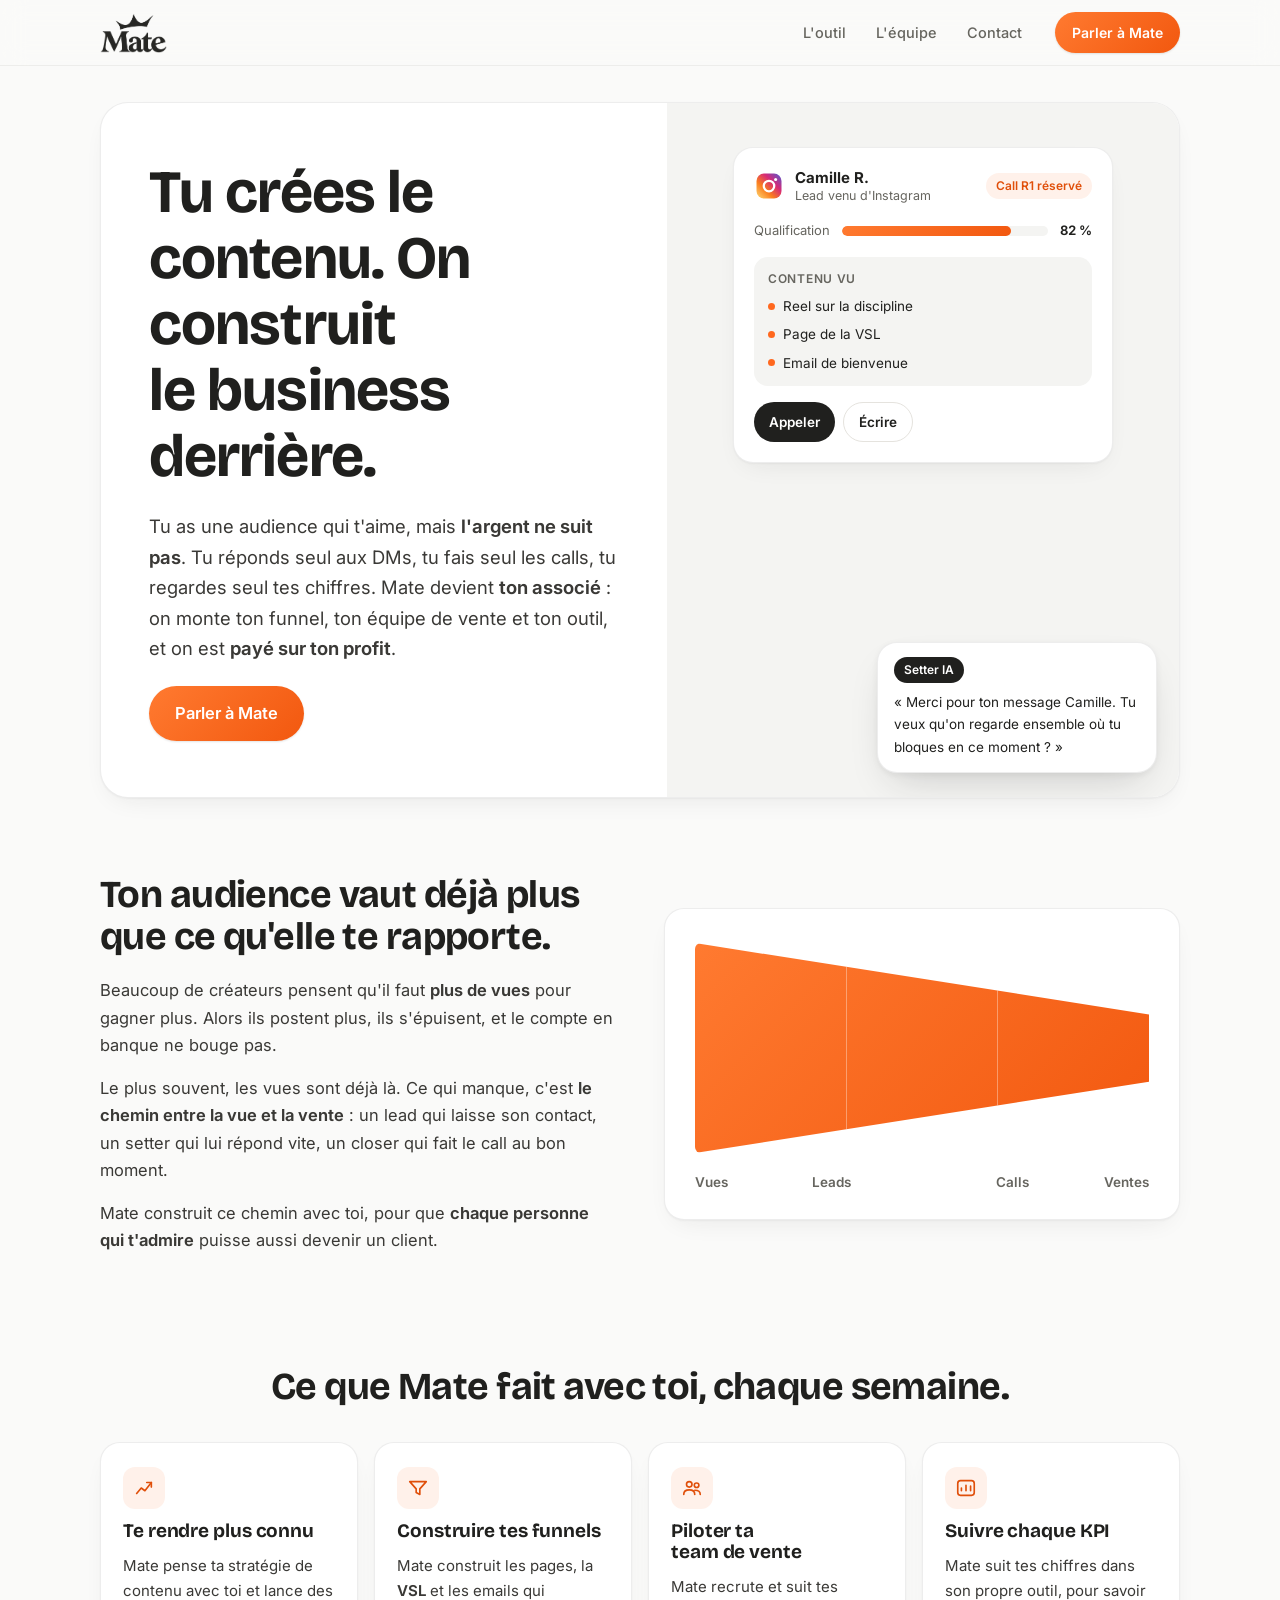
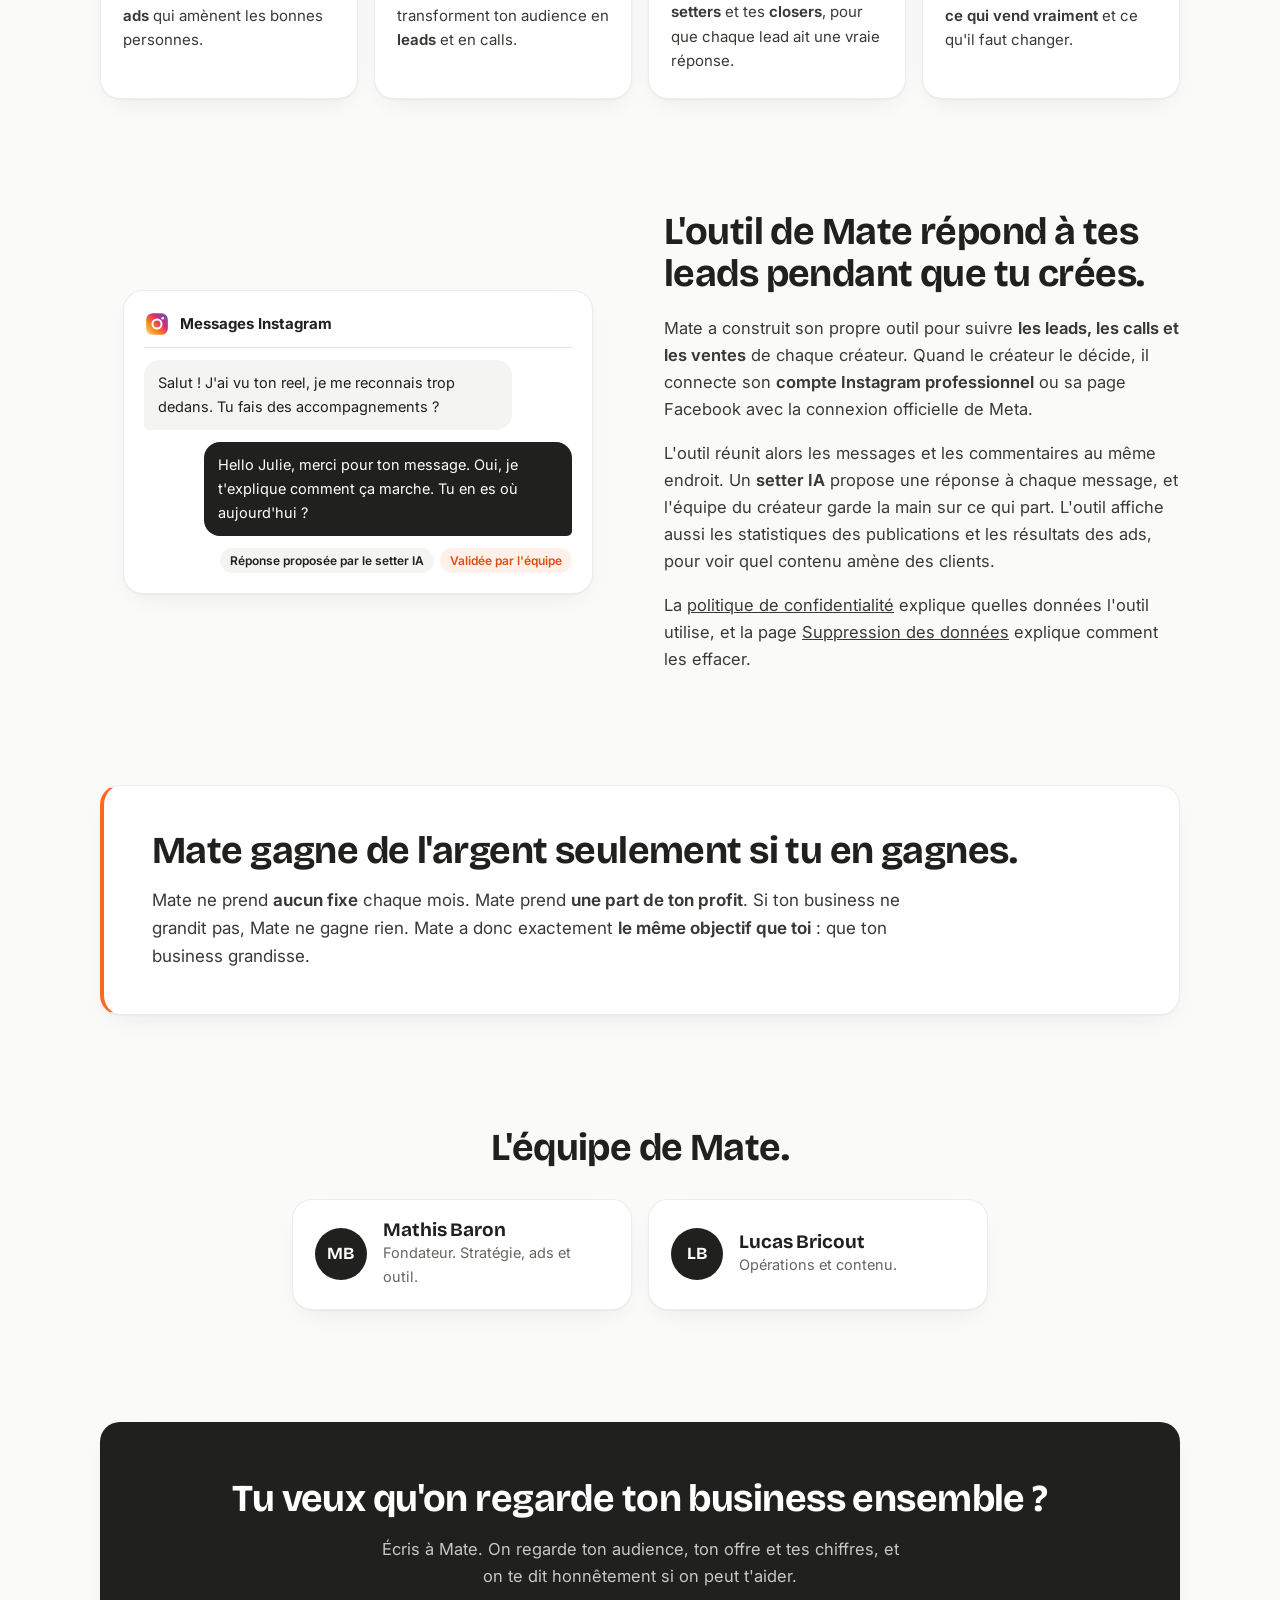
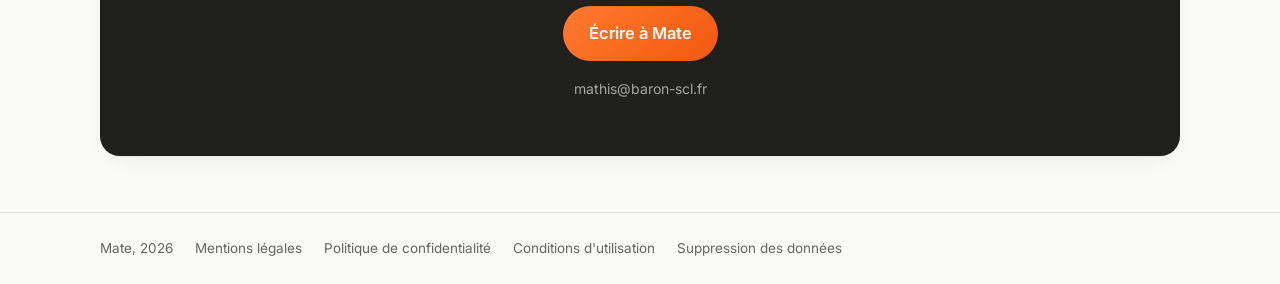
==== index.html @ 15047879 "Site Mate : landing page et pages légales pour l'app Meta Co-Authored-By: Claude Opus 5.5 <noreply@a" ====
<!doctype html>
<html lang="fr">
<head>
<meta charset="utf-8">
<meta name="viewport" content="width=device-width,initial-scale=1">
<title>Mate</title>
<meta name="description" content="Mate est l'associé des créateurs de contenu : funnel, équipe de vente et outil, payé sur le profit.">
<link rel="icon" href="img/icone-app-1024.png">
<link rel="preconnect" href="https://fonts.googleapis.com">
<link rel="preconnect" href="https://fonts.gstatic.com" crossorigin>
<link rel="stylesheet" href="https://fonts.googleapis.com/css2?family=Bricolage+Grotesque:opsz,wght@12..96,600;12..96,700&family=Inter:wght@400;500;600;700&display=swap">
<link rel="stylesheet" href="style.css">
</head>
<body>
<header class="haut"><div class="wrap">
<a class="logo" href="index.html" aria-label="Accueil Mate"><img src="img/logo-mate.png" alt="Mate"></a>
<nav class="nav"><a href="index.html#outil">L'outil</a><a href="index.html#equipe">L'équipe</a><a href="index.html#contact">Contact</a></nav>
<a class="cta cta-petit" href="mailto:mathis@baron-scl.fr">Parler à Mate</a>
</div></header>
<main>
<section class="hero"><div class="wrap">
<div class="hero-carte carte">
  <div class="hero-texte">
    <h1>Tu crées le contenu. On construit le business derrière.</h1>
    <p class="lead">Tu as une audience qui t'aime, mais <strong>l'argent ne suit pas</strong>. Tu réponds seul aux DMs, tu fais seul les calls, tu regardes seul tes chiffres. Mate devient <strong>ton associé</strong> : on monte ton funnel, ton équipe de vente et ton outil, et on est <strong>payé sur ton profit</strong>.</p>
    <a class="cta" href="mailto:mathis@baron-scl.fr">Parler à Mate</a>
  </div>
  <div class="hero-visuel" aria-hidden="true">
    <div class="maquette carte">
      <div class="maq-tete"><svg class="ig" viewBox="0 0 24 24" aria-hidden="true"><defs><linearGradient id="igd" x1="0" y1="1" x2="1" y2="0"><stop offset="0" stop-color="#feda75"/><stop offset=".35" stop-color="#fa7e1e"/><stop offset=".65" stop-color="#d62976"/><stop offset="1" stop-color="#4f5bd5"/></linearGradient></defs><rect x="2" y="2" width="20" height="20" rx="6" fill="url(#igd)"/><circle cx="12" cy="12" r="4.2" fill="none" stroke="#fff" stroke-width="1.8"/><circle cx="17.3" cy="6.7" r="1.2" fill="#fff"/></svg><div><b>Camille R.</b><span>Lead venu d'Instagram</span></div><em class="puce puce-mate">Call R1 réservé</em></div>
      <div class="maq-ligne"><span>Qualification</span><div class="jauge"><b style="width:82%"></b></div><strong>82 %</strong></div>
      <div class="maq-bloc"><span class="maq-titre">Contenu vu</span><p>Reel sur la discipline</p><p>Page de la VSL</p><p>Email de bienvenue</p></div>
      <div class="maq-boutons"><span class="bouton">Appeler</span><span class="bouton bouton-clair">Écrire</span></div>
    </div>
    <div class="bulle-ia carte"><span class="puce">Setter IA</span><p>« Merci pour ton message Camille. Tu veux qu'on regarde ensemble où tu bloques en ce moment ? »</p></div>
  </div>
</div>
</div></section>

<section class="bloc"><div class="wrap">
  <div class="deux">
    <div class="zone-texte">
      <h2>Ton audience vaut déjà plus que ce qu'elle te rapporte.</h2>
      <p>Beaucoup de créateurs pensent qu'il faut <strong>plus de vues</strong> pour gagner plus. Alors ils postent plus, ils s'épuisent, et le compte en banque ne bouge pas.</p>
      <p>Le plus souvent, les vues sont déjà là. Ce qui manque, c'est <strong>le chemin entre la vue et la vente</strong> : un lead qui laisse son contact, un setter qui lui répond vite, un closer qui fait le call au bon moment.</p>
      <p>Mate construit ce chemin avec toi, pour que <strong>chaque personne qui t'admire</strong> puisse aussi devenir un client.</p>
    </div>
    <figure class="tunnel carte" aria-label="Le chemin d'une personne, de la vue jusqu'à la vente">
      <div class="tunnel-bande"><i style="--y:38%;--d:0s"></i><i style="--y:55%;--d:0.7s"></i><i style="--y:46%;--d:1.4s"></i><i style="--y:62%;--d:2.1s"></i><i style="--y:41%;--d:2.8s"></i><i style="--y:52%;--d:3.5s"></i><i style="--y:58%;--d:4.2s"></i><i style="--y:44%;--d:4.9s"></i></div>
      <figcaption class="tunnel-etapes"><span>Vues</span><span>Leads</span><span>Calls</span><span>Ventes</span></figcaption>
    </figure>
  </div>
</div></section>

<section class="bloc"><div class="wrap">
  <h2 class="centre">Ce que Mate fait avec toi, chaque semaine.</h2>
  <div class="grille4">
    <div class="carte service"><span class="ico"><svg viewBox="0 0 24 24"><path d="M4 18l5-6 4 3 7-9"/><path d="M15 6h5v5"/></svg></span><h3>Te rendre plus connu</h3><p>Mate pense ta stratégie de contenu avec toi et lance des <strong>ads</strong> qui amènent les bonnes personnes.</p></div>
    <div class="carte service"><span class="ico"><svg viewBox="0 0 24 24"><path d="M3 5h18l-7 8v6l-4-2v-4z"/></svg></span><h3>Construire tes funnels</h3><p>Mate construit les pages, la <strong>VSL</strong> et les emails qui transforment ton audience en <strong>leads</strong> et en calls.</p></div>
    <div class="carte service"><span class="ico"><svg viewBox="0 0 24 24"><circle cx="9" cy="8" r="3"/><circle cx="17" cy="9" r="2.5"/><path d="M3 19c0-3.3 2.7-5 6-5s6 1.7 6 5"/><path d="M15 14.5c3 0 6 1.3 6 4.5"/></svg></span><h3>Piloter ta team de vente</h3><p>Mate recrute et suit tes <strong>setters</strong> et tes <strong>closers</strong>, pour que chaque lead ait une vraie réponse.</p></div>
    <div class="carte service"><span class="ico"><svg viewBox="0 0 24 24"><rect x="3" y="4" width="18" height="16" rx="3"/><path d="M7 15v-3M12 15V9M17 15v-5"/></svg></span><h3>Suivre chaque KPI</h3><p>Mate suit tes chiffres dans son propre outil, pour savoir <strong>ce qui vend vraiment</strong> et ce qu'il faut changer.</p></div>
  </div>
</div></section>

<section class="bloc" id="outil"><div class="wrap">
  <div class="deux inverse">
    <div class="conversation carte" aria-hidden="true">
      <div class="conv-tete"><svg class="ig" viewBox="0 0 24 24" aria-hidden="true"><defs><linearGradient id="igd" x1="0" y1="1" x2="1" y2="0"><stop offset="0" stop-color="#feda75"/><stop offset=".35" stop-color="#fa7e1e"/><stop offset=".65" stop-color="#d62976"/><stop offset="1" stop-color="#4f5bd5"/></linearGradient></defs><rect x="2" y="2" width="20" height="20" rx="6" fill="url(#igd)"/><circle cx="12" cy="12" r="4.2" fill="none" stroke="#fff" stroke-width="1.8"/><circle cx="17.3" cy="6.7" r="1.2" fill="#fff"/></svg><b>Messages Instagram</b></div>
      <p class="msg msg-lead">Salut ! J'ai vu ton reel, je me reconnais trop dedans. Tu fais des accompagnements ?</p>
      <p class="msg msg-equipe">Hello Julie, merci pour ton message. Oui, je t'explique comment ça marche. Tu en es où aujourd'hui ?</p>
      <div class="conv-pied"><span class="puce">Réponse proposée par le setter IA</span><span class="puce puce-mate">Validée par l'équipe</span></div>
    </div>
    <div class="zone-texte">
      <h2>L'outil de Mate répond à tes leads pendant que tu crées.</h2>
      <p>Mate a construit son propre outil pour suivre <strong>les leads, les calls et les ventes</strong> de chaque créateur. Quand le créateur le décide, il connecte son <strong>compte Instagram professionnel</strong> ou sa page Facebook avec la connexion officielle de Meta.</p>
      <p>L'outil réunit alors les messages et les commentaires au même endroit. Un <strong>setter IA</strong> propose une réponse à chaque message, et l'équipe du créateur garde la main sur ce qui part. L'outil affiche aussi les statistiques des publications et les résultats des ads, pour voir quel contenu amène des clients.</p>
      <p>La <a href="confidentialite.html">politique de confidentialité</a> explique quelles données l'outil utilise, et la page <a href="suppression-des-donnees.html">Suppression des données</a> explique comment les effacer.</p>
    </div>
  </div>
</div></section>

<section class="bloc"><div class="wrap">
  <div class="carte paye">
    <h2>Mate gagne de l'argent seulement si tu en gagnes.</h2>
    <p>Mate ne prend <strong>aucun fixe</strong> chaque mois. Mate prend <strong>une part de ton profit</strong>. Si ton business ne grandit pas, Mate ne gagne rien. Mate a donc exactement <strong>le même objectif que toi</strong> : que ton business grandisse.</p>
  </div>
</div></section>

<section class="bloc" id="equipe"><div class="wrap">
  <h2 class="centre">L'équipe de Mate.</h2>
  <div class="equipe">
    <div class="carte personne"><span class="avatar">MB</span><div><h3>Mathis Baron</h3><p>Fondateur. Stratégie, ads et outil.</p></div></div>
    <div class="carte personne"><span class="avatar">LB</span><div><h3>Lucas Bricout</h3><p>Opérations et contenu.</p></div></div>
  </div>
</div></section>

<section class="bloc" id="contact"><div class="wrap">
  <div class="carte contact">
    <h2>Tu veux qu'on regarde ton business ensemble ?</h2>
    <p>Écris à Mate. On regarde ton audience, ton offre et tes chiffres, et on te dit honnêtement si on peut t'aider.</p>
    <a class="cta" href="mailto:mathis@baron-scl.fr">Écrire à Mate</a>
    <p class="mail">mathis@baron-scl.fr</p>
  </div>
</div></section>
</main>
<footer class="bas"><div class="wrap">
<span>Mate, 2026</span>
<a href="mentions-legales.html">Mentions légales</a>
<a href="confidentialite.html">Politique de confidentialité</a>
<a href="conditions.html">Conditions d'utilisation</a>
<a href="suppression-des-donnees.html">Suppression des données</a>
</div></footer>
</body>
</html>
---- style.css ----
:root{
  --encre:#20201e;--papier:#ffffff;--fond:#fafaf9;--voile:#f4f4f2;--ligne:#e5e3de;--doux:#66655f;
  --mate:#ff681f;--mate-fonce:#e04f0a;--mate-voile:#fff1ea;
  --degrade:linear-gradient(135deg,#ff7a30 0%,#f2580f 100%);
  --ombre:0 1px 2px rgba(32,32,30,.04),0 10px 28px -14px rgba(32,32,30,.12);
  --ombre-flotte:0 2px 6px rgba(32,32,30,.06),0 18px 40px -16px rgba(32,32,30,.22);
  --rayon:20px;
  --titre:"Bricolage Grotesque","Inter",system-ui,sans-serif;
}
*{box-sizing:border-box}
html{-webkit-text-size-adjust:100%;scroll-behavior:smooth}
body{margin:0;background:var(--fond);color:var(--encre);font-family:"Inter",system-ui,-apple-system,"Segoe UI",sans-serif;font-size:16.5px;line-height:1.65;-webkit-font-smoothing:antialiased}
a{color:inherit}
img{max-width:100%}
h1,h2,h3{font-family:var(--titre);font-weight:700;letter-spacing:-.015em;line-height:1.1;text-wrap:balance;margin:0}
h1{font-size:clamp(36px,5.4vw,60px)}
h2{font-size:clamp(26px,3.4vw,38px)}
h3{font-size:19px;letter-spacing:-.005em}
p{margin:0}
strong{font-weight:650}
.wrap{max-width:1120px;margin:0 auto;padding-inline:20px}
.carte{background:var(--papier);border:1px solid rgba(32,32,30,.08);border-radius:var(--rayon);box-shadow:var(--ombre)}
.centre{text-align:center}

/* En-tête */
.haut{position:sticky;top:0;z-index:20;background:rgba(250,250,249,.82);backdrop-filter:blur(12px);-webkit-backdrop-filter:blur(12px);border-bottom:1px solid rgba(32,32,30,.06)}
.haut .wrap{display:flex;align-items:center;gap:20px;padding-block:12px}
.logo img{height:40px;width:auto;display:block}
.nav{display:flex;gap:4px;margin-left:auto}
.nav a{text-decoration:none;font-size:14.5px;font-weight:500;color:var(--doux);padding:7px 13px;border-radius:999px;transition:background .15s,color .15s}
.nav a:hover{background:var(--voile);color:var(--encre)}

/* Le CTA : toujours orange, toujours animé */
.cta{position:relative;overflow:hidden;display:inline-flex;align-items:center;justify-content:center;background:var(--degrade);color:#fff;text-decoration:none;font-weight:600;font-size:16.5px;padding:14px 26px;border-radius:999px;box-shadow:0 1px 2px rgba(32,32,30,.12);animation:respire 2.8s ease-in-out infinite;transition:transform .18s ease}
.cta::after{content:"";position:absolute;inset:0;background:linear-gradient(110deg,transparent 30%,rgba(255,255,255,.38) 50%,transparent 70%);transform:translateX(-120%);animation:reflet 3.6s ease-in-out infinite}
.cta:hover{transform:translateY(-2px)}
.cta-petit{font-size:14px;padding:9px 17px}
@keyframes respire{0%,100%{box-shadow:0 0 0 0 rgba(255,104,31,.35)}50%{box-shadow:0 0 0 9px rgba(255,104,31,0)}}
@keyframes reflet{0%,55%{transform:translateX(-120%)}100%{transform:translateX(120%)}}

/* Hero */
.hero{padding-block:36px 20px}
.hero-carte{display:grid;grid-template-columns:1.05fr .95fr;overflow:hidden;border-radius:28px}
.hero-texte{padding:56px 48px;display:flex;flex-direction:column;justify-content:center;gap:22px;min-width:0}
.hero-texte .cta{align-self:flex-start}
.lead{font-size:18.5px;color:#3a3936;max-width:56ch}
.hero-visuel{position:relative;background:var(--voile);padding:44px 36px 92px;display:flex;align-items:flex-start;justify-content:center;min-width:0}
.maquette{width:100%;max-width:380px;padding:20px;display:flex;flex-direction:column;gap:16px}
.maq-tete{display:flex;align-items:center;gap:11px}
.maq-tete div{display:flex;flex-direction:column;line-height:1.3;flex:1;min-width:0}
.maq-tete b{font-size:15px}
.maq-tete span{font-size:12.5px;color:var(--doux)}
.ig{width:30px;height:30px;flex:none}
.puce{display:inline-flex;align-items:center;border-radius:999px;padding:3px 10px;font-size:12px;font-weight:600;font-style:normal;background:var(--voile);white-space:nowrap}
.puce-mate{background:var(--mate-voile);color:var(--mate-fonce)}
.maq-ligne{display:flex;align-items:center;gap:12px;font-size:13px;color:var(--doux)}
.maq-ligne strong{color:var(--encre);font-variant-numeric:tabular-nums}
.jauge{flex:1;height:10px;border-radius:999px;background:var(--voile);overflow:hidden}
.jauge b{display:block;height:100%;border-radius:999px;background:var(--degrade)}
.maq-bloc{background:var(--voile);border-radius:14px;padding:12px 14px;display:flex;flex-direction:column;gap:6px;font-size:13.5px}
.maq-bloc p{display:flex;align-items:center;gap:8px}
.maq-bloc p::before{content:"";width:7px;height:7px;border-radius:50%;background:var(--mate);flex:none}
.maq-titre{font-size:12px;font-weight:600;color:var(--doux);text-transform:uppercase;letter-spacing:.06em}
.maq-boutons{display:flex;gap:8px}
.bouton{display:inline-flex;align-items:center;border-radius:999px;padding:8px 15px;font-size:13.5px;font-weight:600;background:var(--encre);color:#fff}
.bouton-clair{background:var(--papier);color:var(--encre);border:1px solid var(--ligne)}
.bulle-ia{position:absolute;right:22px;bottom:24px;max-width:280px;padding:14px 16px;display:flex;flex-direction:column;gap:8px;box-shadow:var(--ombre-flotte);font-size:13.5px;animation:flotte 5s ease-in-out infinite}
.bulle-ia .puce{align-self:flex-start;background:var(--encre);color:#fff}
@keyframes flotte{0%,100%{transform:translateY(0)}50%{transform:translateY(-6px)}}

/* Blocs */
.bloc{padding-block:56px}
.deux{display:grid;grid-template-columns:1fr 1fr;gap:48px;align-items:center}
.zone-texte{display:flex;flex-direction:column;gap:16px;min-width:0}
.zone-texte p{color:#3a3936;max-width:58ch}
.zone-texte h2{margin-bottom:4px}

/* Le tunnel avec les leads qui avancent */
.tunnel{margin:0;padding:34px 30px 26px;display:flex;flex-direction:column;gap:18px}
.tunnel-bande{position:relative;height:210px;background:var(--degrade);clip-path:polygon(0 0,100% 34%,100% 66%,0 100%);border-radius:6px;overflow:hidden}
.tunnel-bande i{position:absolute;left:-4%;top:var(--y);width:10px;height:10px;margin-top:-5px;border-radius:50%;background:#fff;opacity:0;animation:avance 5.6s linear infinite;animation-delay:var(--d)}
.tunnel-bande::before,.tunnel-bande::after{content:"";position:absolute;top:0;bottom:0;width:1px;background:rgba(255,255,255,.35)}
.tunnel-bande::before{left:33.3%}
.tunnel-bande::after{left:66.6%}
@keyframes avance{0%{left:-4%;opacity:0}8%{opacity:1}80%{opacity:1}100%{left:102%;opacity:0}}
.tunnel-etapes{display:grid;grid-template-columns:repeat(4,1fr);font-size:13.5px;font-weight:600;color:var(--doux)}
.tunnel-etapes span:nth-child(2){text-align:center;transform:translateX(-30%)}
.tunnel-etapes span:nth-child(3){text-align:center;transform:translateX(30%)}
.tunnel-etapes span:last-child{text-align:right}

/* Services */
.grille4{display:grid;grid-template-columns:repeat(4,1fr);gap:16px;margin-top:34px}
.service{padding:24px 22px;display:flex;flex-direction:column;gap:12px}
.service p{font-size:15px;color:#3a3936}
.ico{width:42px;height:42px;border-radius:12px;background:var(--mate-voile);display:grid;place-items:center}
.ico svg{width:22px;height:22px;fill:none;stroke:var(--mate-fonce);stroke-width:1.8;stroke-linecap:round;stroke-linejoin:round}

/* Conversation */
.conversation{padding:20px;display:flex;flex-direction:column;gap:12px;max-width:470px;width:100%;justify-self:center}
.conv-tete{display:flex;align-items:center;gap:10px;font-size:15px;padding-bottom:10px;border-bottom:1px solid var(--ligne)}
.conv-tete .ig{width:26px;height:26px}
.msg{font-size:14.5px;padding:11px 14px;border-radius:16px;max-width:86%}
.msg-lead{background:var(--voile);border-bottom-left-radius:5px}
.msg-equipe{background:var(--encre);color:#fff;align-self:flex-end;border-bottom-right-radius:5px}
.conv-pied{display:flex;flex-wrap:wrap;gap:6px;justify-content:flex-end}

/* Paiement */
.paye{padding:44px 48px;display:flex;flex-direction:column;gap:14px;border-left:4px solid var(--mate)}
.paye p{max-width:70ch;color:#3a3936;font-size:17px}

/* Équipe */
.equipe{display:grid;grid-template-columns:repeat(2,minmax(0,340px));justify-content:center;gap:16px;margin-top:30px}
.personne{display:flex;align-items:center;gap:16px;padding:20px 22px}
.personne p{font-size:14.5px;color:var(--doux)}
.avatar{width:52px;height:52px;border-radius:50%;background:var(--encre);color:#fff;display:grid;place-items:center;font-family:var(--titre);font-weight:700;font-size:17px;flex:none}

/* Contact */
.contact{background:var(--encre);color:#fff;border:0;padding:56px 32px;text-align:center;display:flex;flex-direction:column;align-items:center;gap:16px}
.contact p{color:rgba(255,255,255,.75);max-width:52ch}
.contact .mail{font-size:14px;color:rgba(255,255,255,.6);user-select:all}

/* Pages légales */
.legal{padding-block:40px 64px}
.texte{max-width:780px;margin:0 auto;padding:48px 52px}
.texte h1{font-size:clamp(32px,4.6vw,46px)}
.texte h2{font-size:clamp(21px,2.6vw,25px);margin-top:36px;margin-bottom:10px}
.texte p,.texte li{max-width:66ch;color:#3a3936}
.texte p+p{margin-top:12px}
.texte ul{padding-left:20px;margin:10px 0}
.texte li{margin-bottom:6px}
.maj{color:var(--doux);font-size:14px;margin-top:12px;margin-bottom:22px}
.etapes{counter-reset:e;list-style:none;padding:0;margin:10px 0}
.etapes li{counter-increment:e;padding-left:42px;position:relative;margin-bottom:14px}
.etapes li::before{content:counter(e);position:absolute;left:0;top:0;width:28px;height:28px;border-radius:50%;background:var(--mate-voile);color:var(--mate-fonce);display:grid;place-items:center;font-size:13.5px;font-weight:700}
.encadre{background:var(--voile);border-radius:14px;padding:18px 22px;margin-top:22px}

/* Pied de page */
.bas{border-top:1px solid var(--ligne);font-size:13.5px;color:var(--doux)}
.bas .wrap{display:flex;flex-wrap:wrap;gap:10px 22px;padding-block:24px}
.bas a{color:var(--doux);text-decoration:none}
.bas a:hover{color:var(--encre);text-decoration:underline}

@media (max-width:900px){
  .hero-carte,.deux{grid-template-columns:1fr}
  .deux.inverse .conversation{order:2}
  .hero-texte{padding:40px 28px}
  .grille4{grid-template-columns:repeat(2,1fr)}
}
@media (max-width:600px){
  .nav{display:none}
  .haut .cta-petit{margin-left:auto}
  .grille4,.equipe{grid-template-columns:1fr}
  .hero-visuel{padding:28px 18px 120px}
  .bulle-ia{left:18px;right:18px;max-width:none}
  .texte{padding:32px 22px}
  .paye{padding:32px 24px}
  .bloc{padding-block:40px}
}
@media (prefers-reduced-motion:reduce){
  .cta,.cta::after,.bulle-ia,.tunnel-bande i{animation:none}
  .tunnel-bande i{opacity:1;left:calc(var(--d) * 18%)}
}
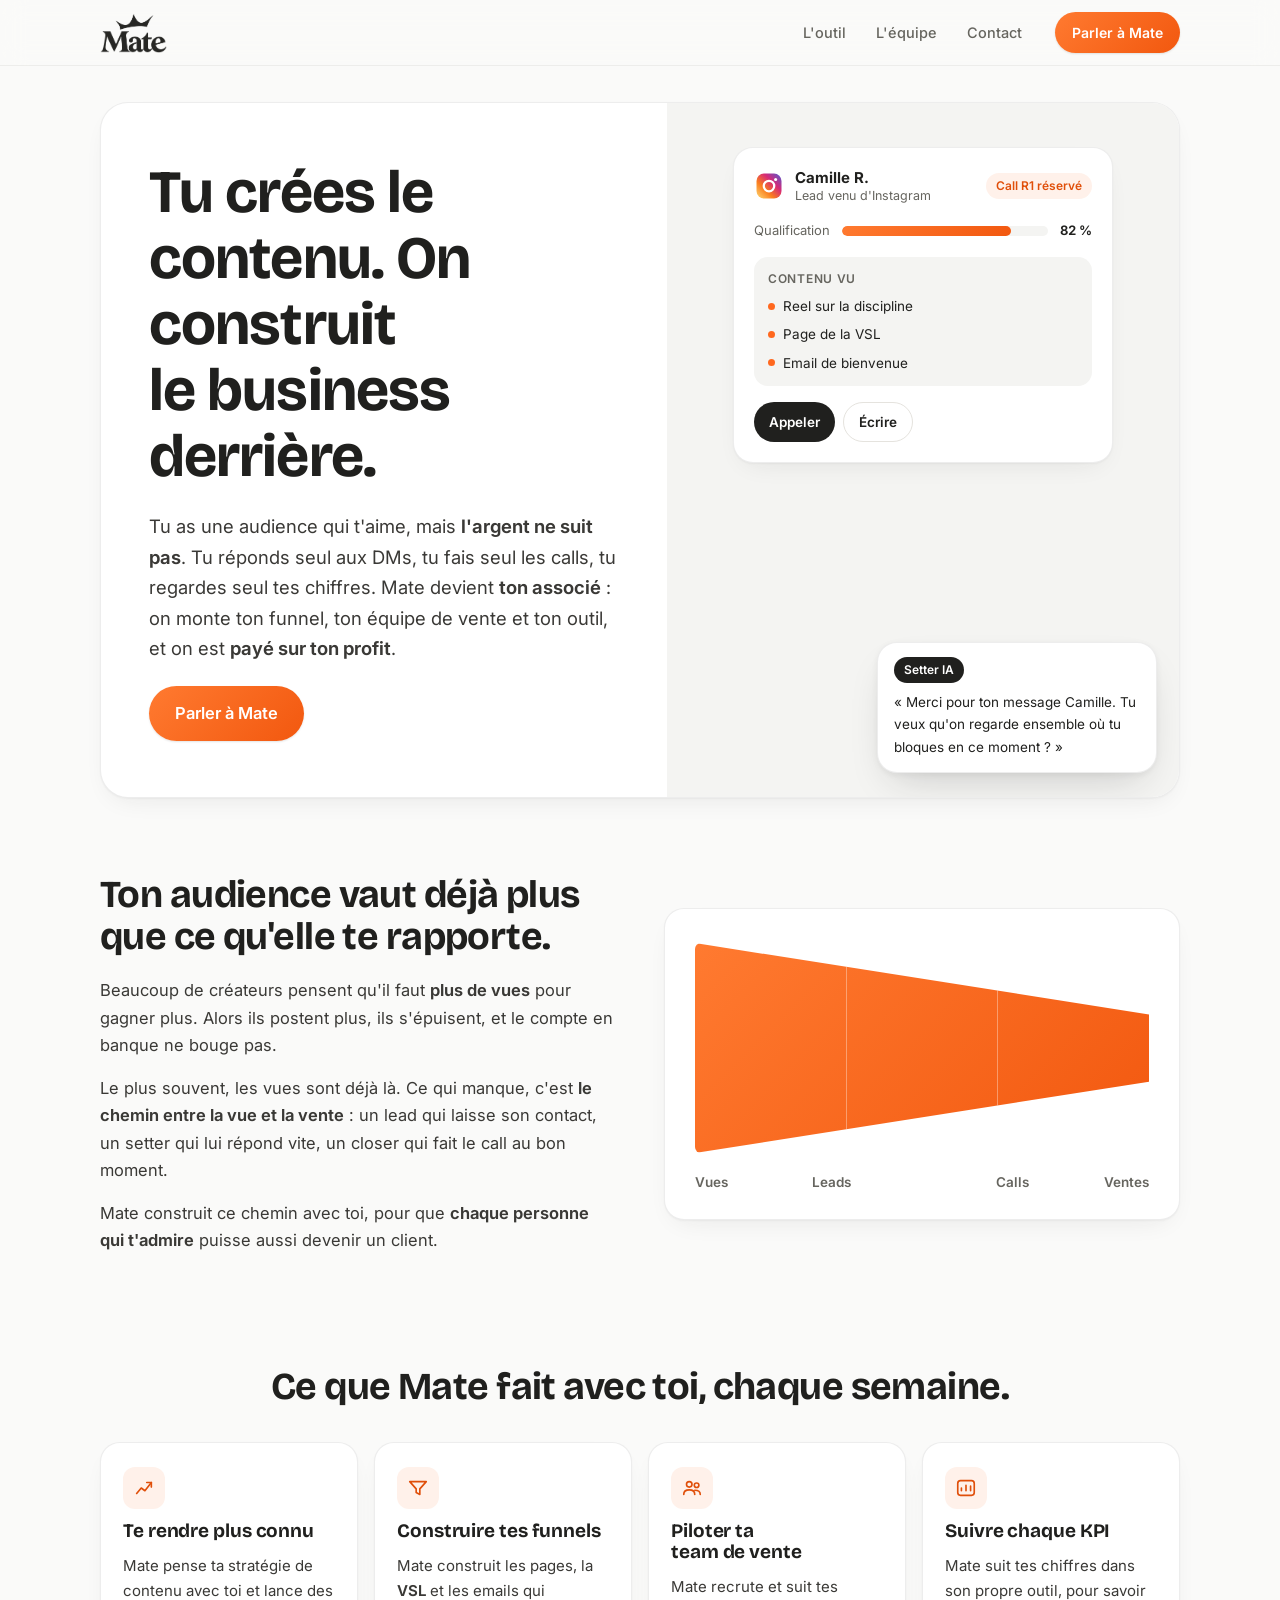
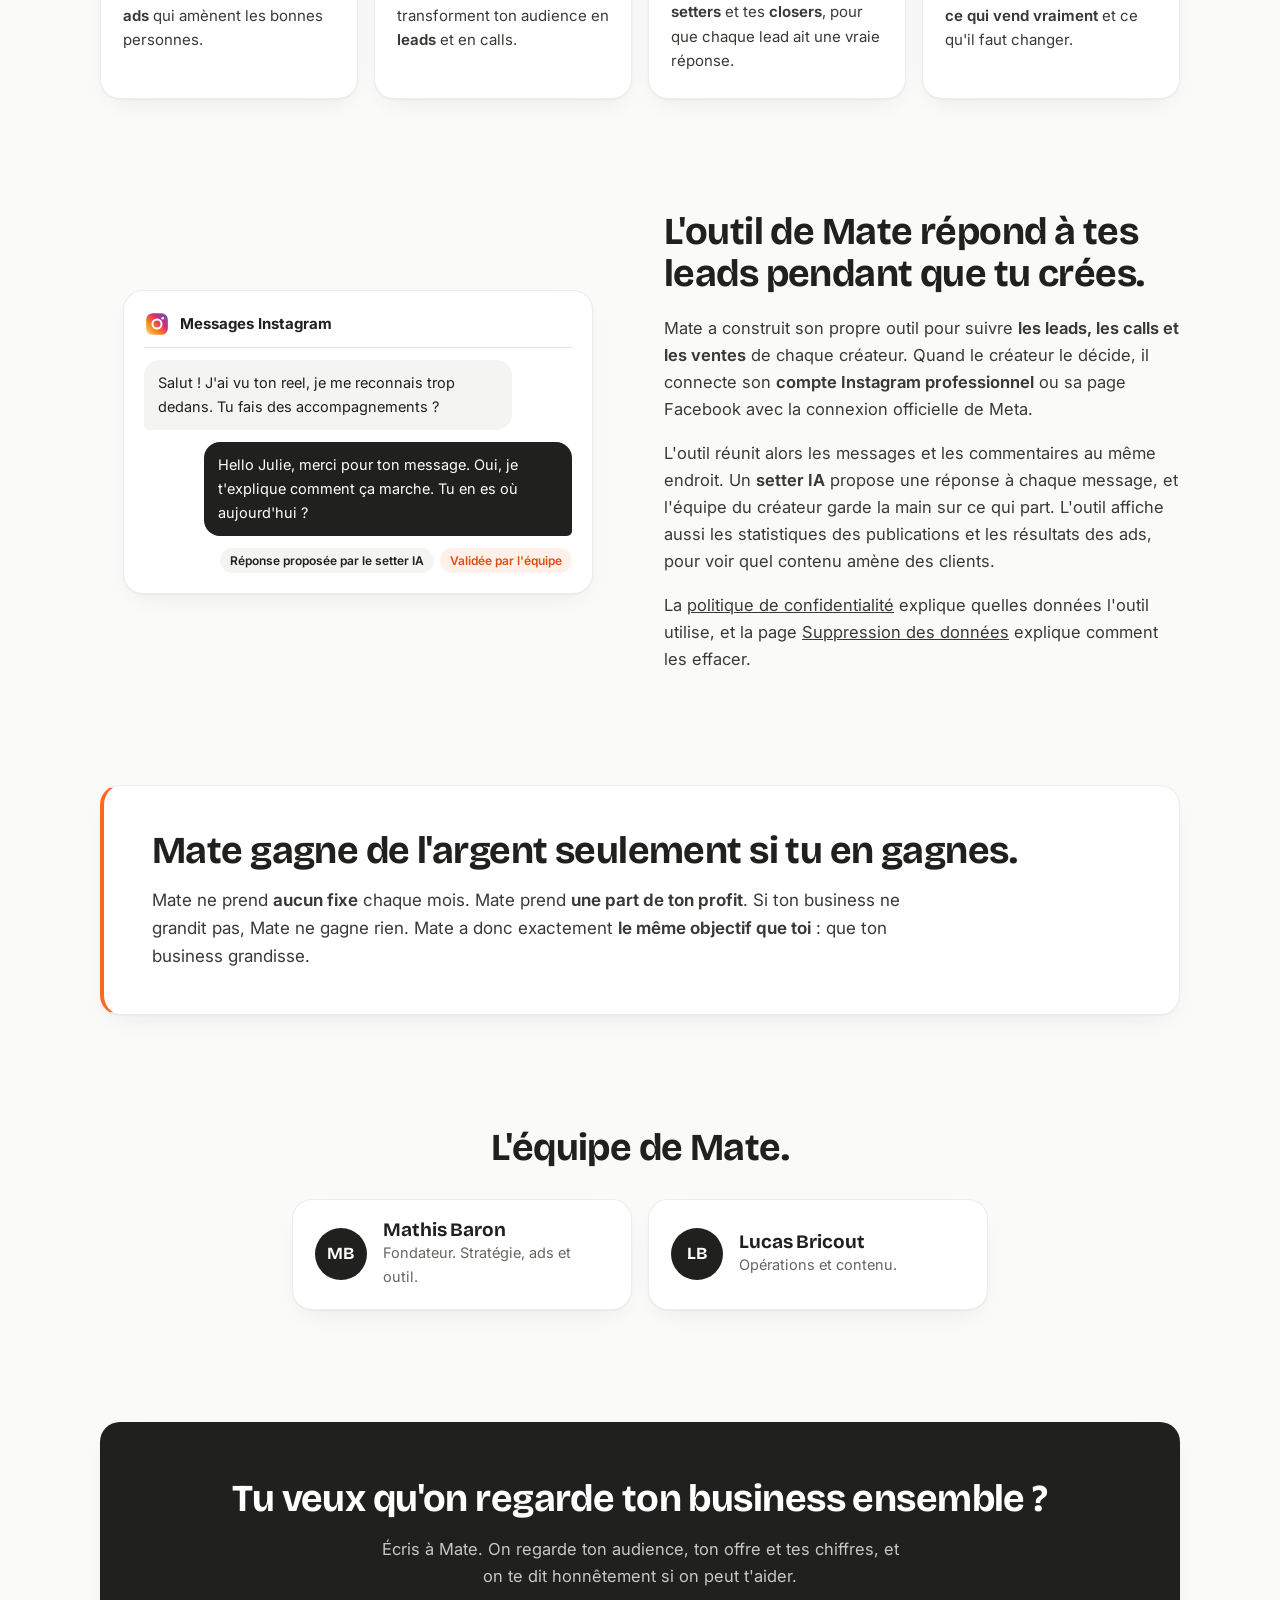
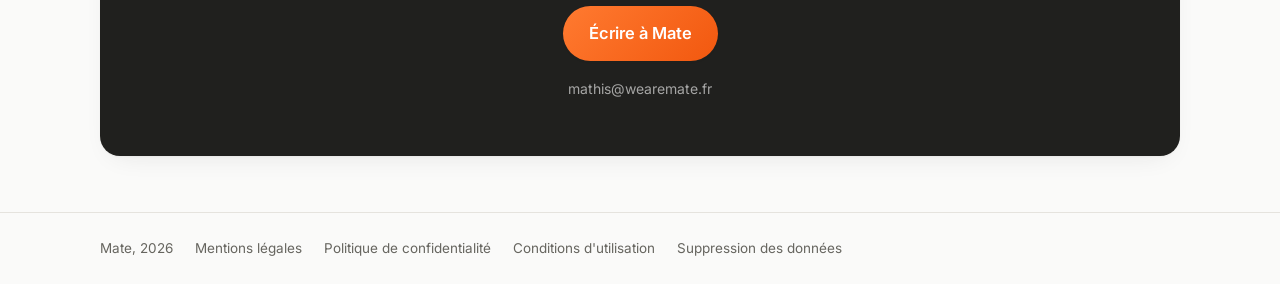
==== commit 90024866: "Adresse de contact : mathis@wearemate.fr Co-Authored-By: Claude Opus 5.5 <noreply@anthropic.com>" ====
--- a/index.html
+++ b/index.html
@@ -15,7 +15,7 @@
 <header class="haut"><div class="wrap">
 <a class="logo" href="index.html" aria-label="Accueil Mate"><img src="img/logo-mate.png" alt="Mate"></a>
 <nav class="nav"><a href="index.html#outil">L'outil</a><a href="index.html#equipe">L'équipe</a><a href="index.html#contact">Contact</a></nav>
-<a class="cta cta-petit" href="mailto:mathis@baron-scl.fr">Parler à Mate</a>
+<a class="cta cta-petit" href="mailto:mathis@wearemate.fr">Parler à Mate</a>
 </div></header>
 <main>
 <section class="hero"><div class="wrap">
@@ -23,7 +23,7 @@
   <div class="hero-texte">
     <h1>Tu crées le contenu. On construit le business derrière.</h1>
     <p class="lead">Tu as une audience qui t'aime, mais <strong>l'argent ne suit pas</strong>. Tu réponds seul aux DMs, tu fais seul les calls, tu regardes seul tes chiffres. Mate devient <strong>ton associé</strong> : on monte ton funnel, ton équipe de vente et ton outil, et on est <strong>payé sur ton profit</strong>.</p>
-    <a class="cta" href="mailto:mathis@baron-scl.fr">Parler à Mate</a>
+    <a class="cta" href="mailto:mathis@wearemate.fr">Parler à Mate</a>
   </div>
   <div class="hero-visuel" aria-hidden="true">
     <div class="maquette carte">
@@ -98,8 +98,8 @@
   <div class="carte contact">
     <h2>Tu veux qu'on regarde ton business ensemble ?</h2>
     <p>Écris à Mate. On regarde ton audience, ton offre et tes chiffres, et on te dit honnêtement si on peut t'aider.</p>
-    <a class="cta" href="mailto:mathis@baron-scl.fr">Écrire à Mate</a>
-    <p class="mail">mathis@baron-scl.fr</p>
+    <a class="cta" href="mailto:mathis@wearemate.fr">Écrire à Mate</a>
+    <p class="mail">mathis@wearemate.fr</p>
   </div>
 </div></section>
 </main>
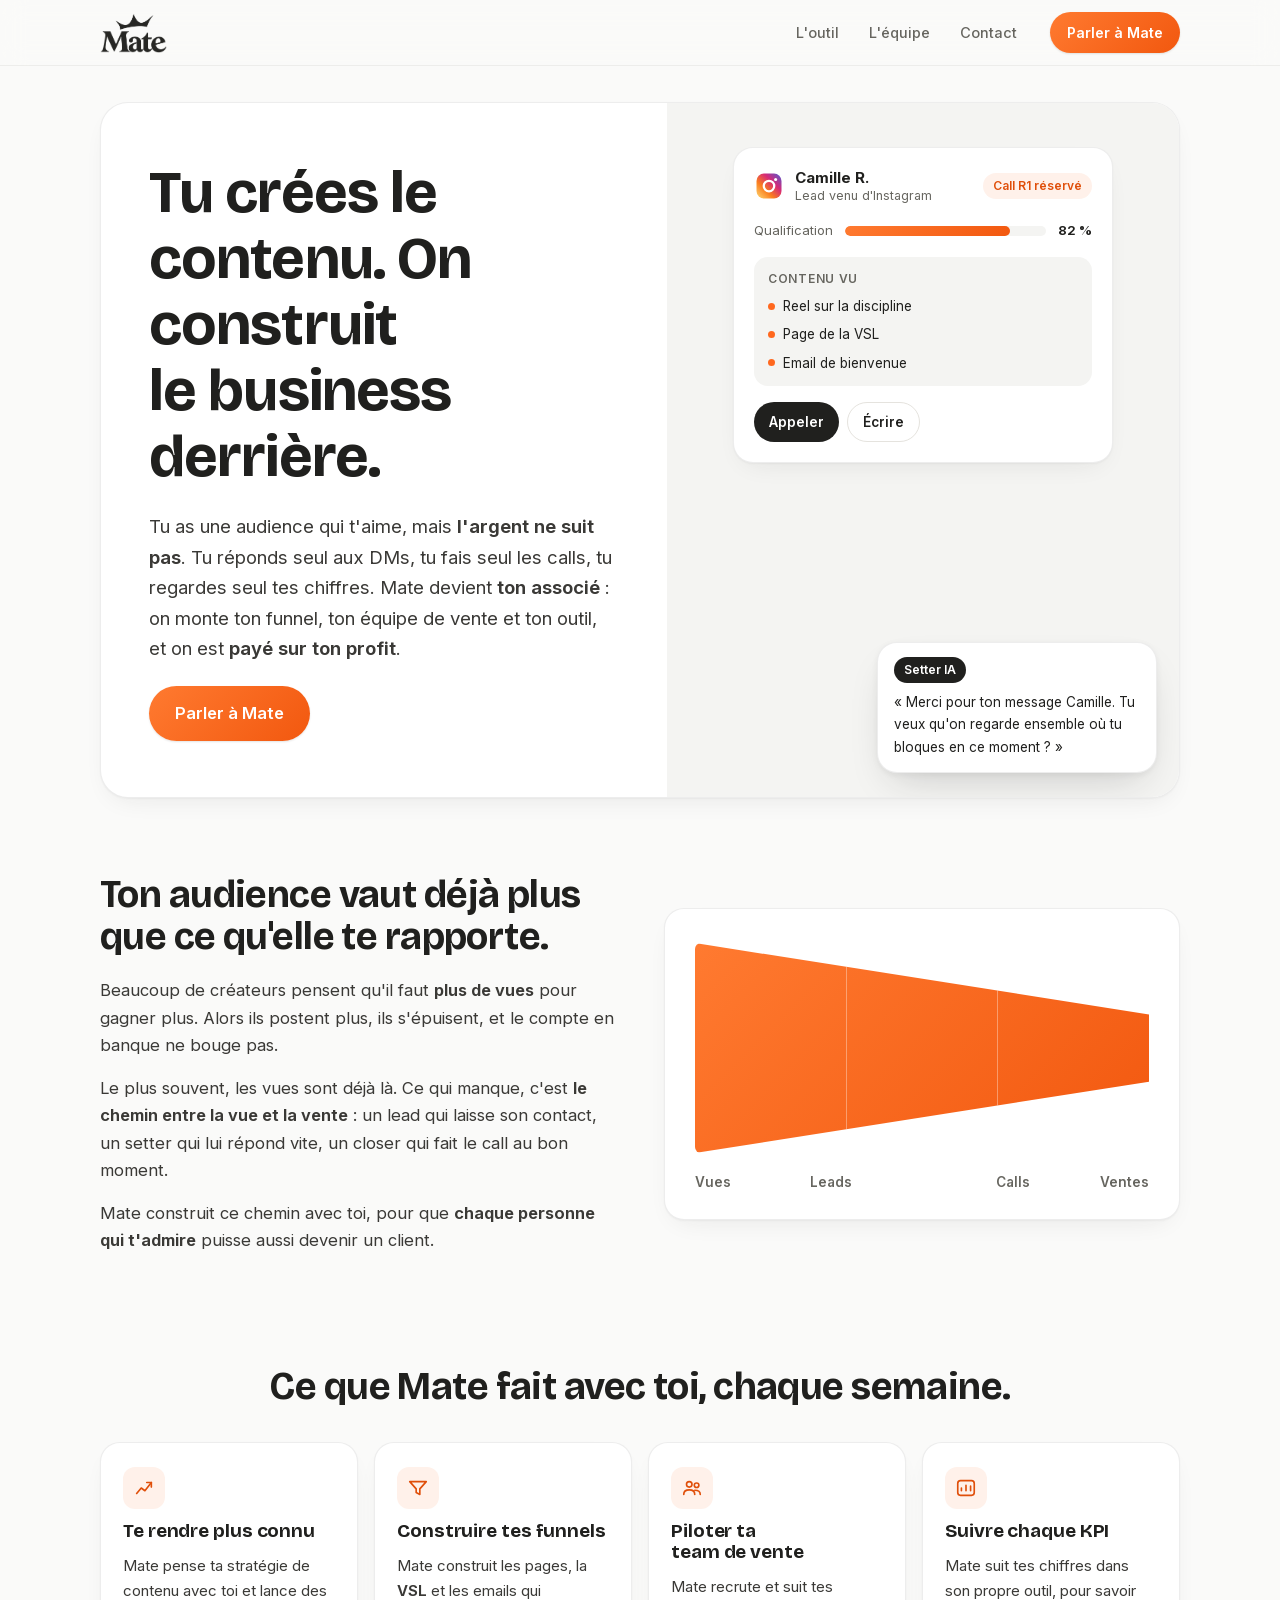
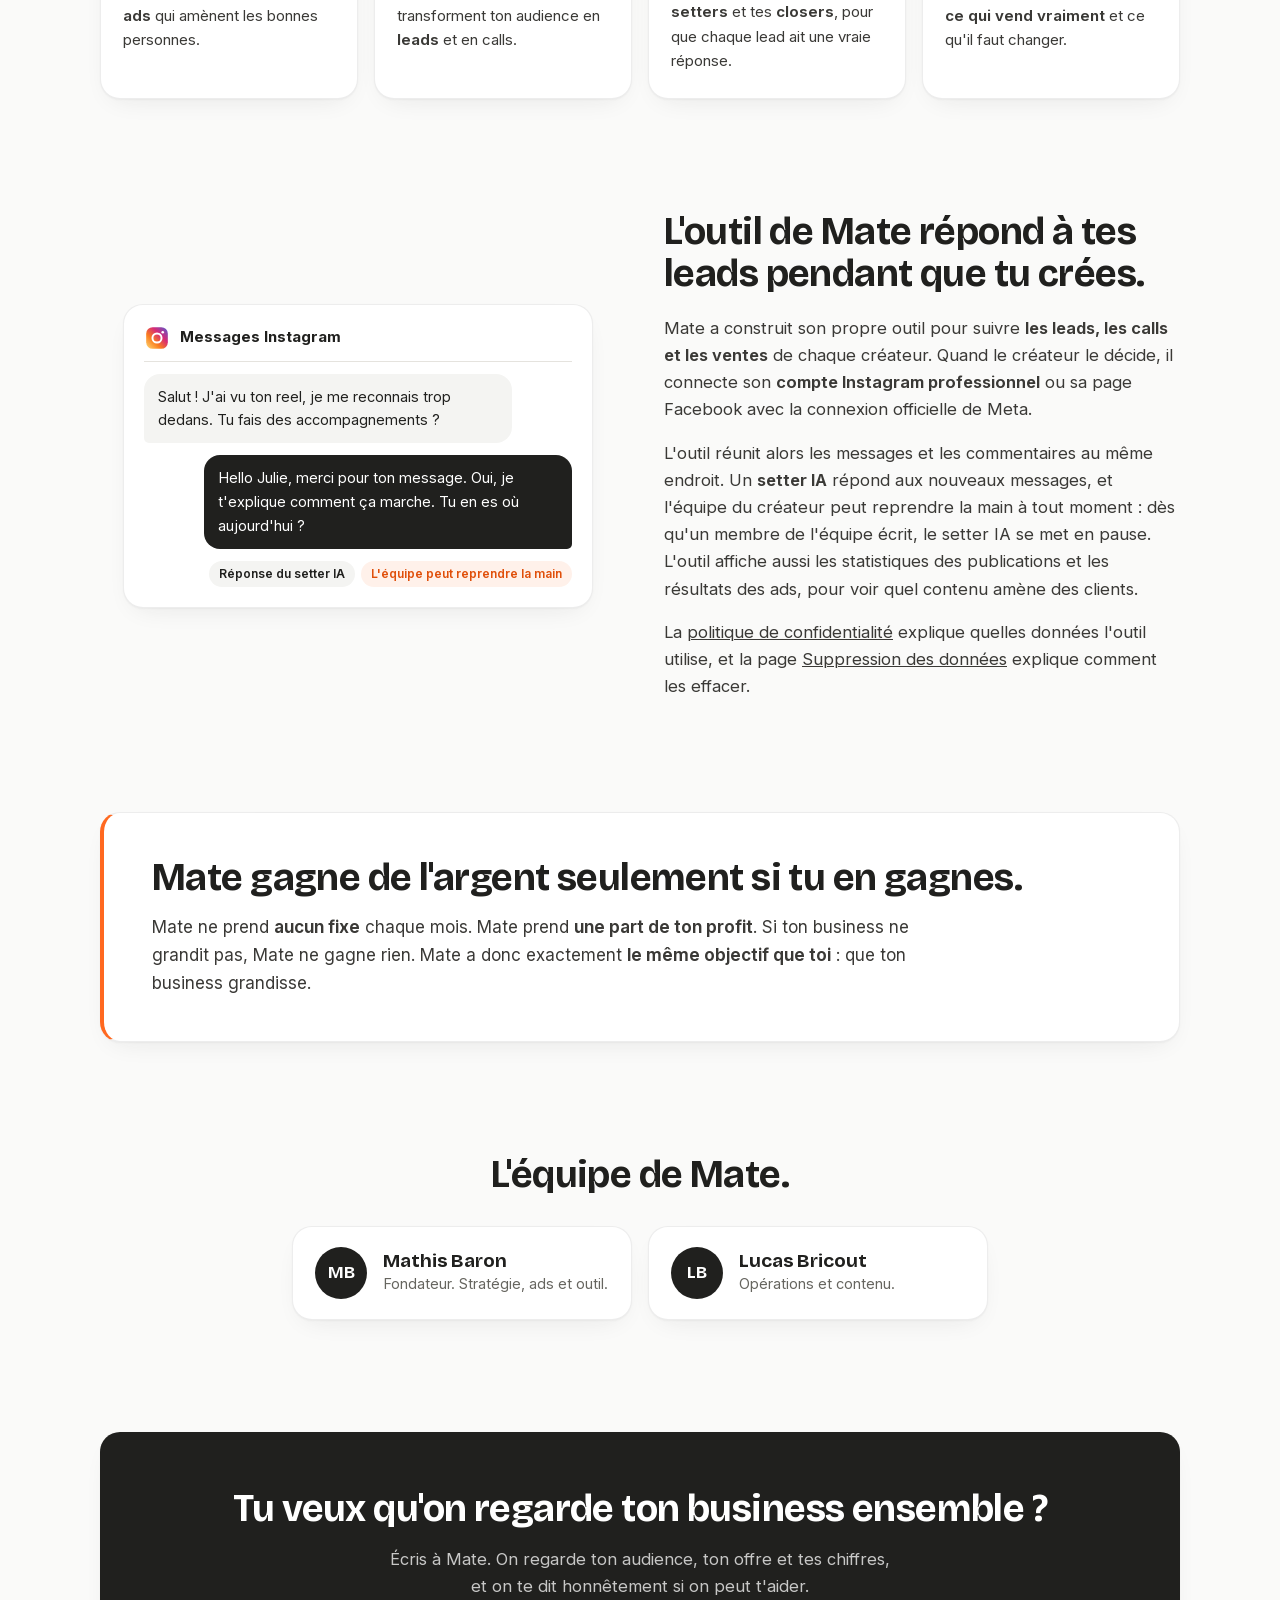
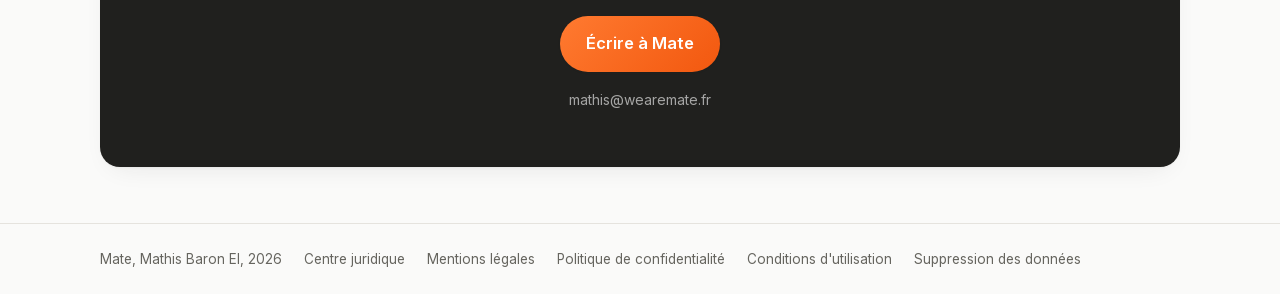
==== commit c4d6ce54: "Centre juridique façon Insyder, pages légales réécrites et relues, polices hébergées sur le site Co-" ====
--- a/index.html
+++ b/index.html
@@ -6,9 +6,7 @@
 <title>Mate</title>
 <meta name="description" content="Mate est l'associé des créateurs de contenu : funnel, équipe de vente et outil, payé sur le profit.">
 <link rel="icon" href="img/icone-app-1024.png">
-<link rel="preconnect" href="https://fonts.googleapis.com">
-<link rel="preconnect" href="https://fonts.gstatic.com" crossorigin>
-<link rel="stylesheet" href="https://fonts.googleapis.com/css2?family=Bricolage+Grotesque:opsz,wght@12..96,600;12..96,700&family=Inter:wght@400;500;600;700&display=swap">
+<link rel="preload" href="fonts/inter.woff2" as="font" type="font/woff2" crossorigin>
 <link rel="stylesheet" href="style.css">
 </head>
 <body>
@@ -68,12 +66,12 @@
       <div class="conv-tete"><svg class="ig" viewBox="0 0 24 24" aria-hidden="true"><defs><linearGradient id="igd" x1="0" y1="1" x2="1" y2="0"><stop offset="0" stop-color="#feda75"/><stop offset=".35" stop-color="#fa7e1e"/><stop offset=".65" stop-color="#d62976"/><stop offset="1" stop-color="#4f5bd5"/></linearGradient></defs><rect x="2" y="2" width="20" height="20" rx="6" fill="url(#igd)"/><circle cx="12" cy="12" r="4.2" fill="none" stroke="#fff" stroke-width="1.8"/><circle cx="17.3" cy="6.7" r="1.2" fill="#fff"/></svg><b>Messages Instagram</b></div>
       <p class="msg msg-lead">Salut ! J'ai vu ton reel, je me reconnais trop dedans. Tu fais des accompagnements ?</p>
       <p class="msg msg-equipe">Hello Julie, merci pour ton message. Oui, je t'explique comment ça marche. Tu en es où aujourd'hui ?</p>
-      <div class="conv-pied"><span class="puce">Réponse proposée par le setter IA</span><span class="puce puce-mate">Validée par l'équipe</span></div>
+      <div class="conv-pied"><span class="puce">Réponse du setter IA</span><span class="puce puce-mate">L'équipe peut reprendre la main</span></div>
     </div>
     <div class="zone-texte">
       <h2>L'outil de Mate répond à tes leads pendant que tu crées.</h2>
       <p>Mate a construit son propre outil pour suivre <strong>les leads, les calls et les ventes</strong> de chaque créateur. Quand le créateur le décide, il connecte son <strong>compte Instagram professionnel</strong> ou sa page Facebook avec la connexion officielle de Meta.</p>
-      <p>L'outil réunit alors les messages et les commentaires au même endroit. Un <strong>setter IA</strong> propose une réponse à chaque message, et l'équipe du créateur garde la main sur ce qui part. L'outil affiche aussi les statistiques des publications et les résultats des ads, pour voir quel contenu amène des clients.</p>
+      <p>L'outil réunit alors les messages et les commentaires au même endroit. Un <strong>setter IA</strong> répond aux nouveaux messages, et l'équipe du créateur peut reprendre la main à tout moment : dès qu'un membre de l'équipe écrit, le setter IA se met en pause. L'outil affiche aussi les statistiques des publications et les résultats des ads, pour voir quel contenu amène des clients.</p>
       <p>La <a href="confidentialite.html">politique de confidentialité</a> explique quelles données l'outil utilise, et la page <a href="suppression-des-donnees.html">Suppression des données</a> explique comment les effacer.</p>
     </div>
   </div>
@@ -104,7 +102,8 @@
 </div></section>
 </main>
 <footer class="bas"><div class="wrap">
-<span>Mate, 2026</span>
+<span>Mate, Mathis Baron EI, 2026</span>
+<a href="juridique.html">Centre juridique</a>
 <a href="mentions-legales.html">Mentions légales</a>
 <a href="confidentialite.html">Politique de confidentialité</a>
 <a href="conditions.html">Conditions d'utilisation</a>
--- a/style.css
+++ b/style.css
@@ -1,3 +1,5 @@
+@font-face{font-family:"Inter";src:url("fonts/inter.woff2") format("woff2");font-weight:100 900;font-style:normal;font-display:swap}
+@font-face{font-family:"Bricolage Grotesque";src:url("fonts/bricolage.woff2") format("woff2");font-weight:200 800;font-style:normal;font-display:swap}
 :root{
   --encre:#20201e;--papier:#ffffff;--fond:#fafaf9;--voile:#f4f4f2;--ligne:#e5e3de;--doux:#66655f;
   --mate:#ff681f;--mate-fonce:#e04f0a;--mate-voile:#fff1ea;
@@ -160,3 +162,84 @@
   .cta,.cta::after,.bulle-ia,.tunnel-bande i{animation:none}
   .tunnel-bande i{opacity:1;left:calc(var(--d) * 18%)}
 }
+.texte h3{font-size:17px;margin-top:22px;margin-bottom:6px}
+.tableau{overflow-x:auto;margin:14px 0 6px;border:1px solid var(--ligne);border-radius:14px}
+.tableau table{width:100%;border-collapse:collapse;font-size:14px;line-height:1.5;min-width:560px}
+.tableau th{text-align:left;font-weight:600;background:var(--voile);padding:10px 12px;border-bottom:1px solid var(--ligne)}
+.tableau td{padding:10px 12px;border-bottom:1px solid var(--ligne);vertical-align:top;color:#3a3936}
+.tableau tr:last-child td{border-bottom:0}
+
+/* ===== Centre juridique ===== */
+.haut-juridique{background:rgba(255,255,255,.9)}
+.haut-juridique .wrap{gap:16px}
+.separateur{width:1px;height:26px;background:var(--ligne)}
+.nom-centre{font-size:14.5px;color:var(--doux);text-decoration:none}
+.retour{margin-left:auto;display:inline-flex;align-items:center;gap:6px;font-size:14px;font-weight:500;text-decoration:none}
+.retour svg,.doc-fleche svg,.q-mail svg,.bouton-noir svg,.pied-mail svg{width:15px;height:15px;fill:none;stroke:currentColor;stroke-width:1.9;stroke-linecap:round;stroke-linejoin:round}
+.surtitre{display:flex;align-items:center;gap:9px;font-size:11.5px;font-weight:700;letter-spacing:.12em;text-transform:uppercase;color:var(--mate-fonce);margin-bottom:14px}
+.surtitre::before{content:"";width:6px;height:6px;border-radius:50%;background:var(--mate)}
+body:has(.hub),body:has(.doc-page){background:var(--papier)}
+
+.hub{position:relative;padding-block:72px 80px;overflow:hidden}
+.hub::before{content:"";position:absolute;left:-180px;top:-160px;width:620px;height:520px;background:radial-gradient(closest-side,rgba(255,104,31,.10),transparent);pointer-events:none}
+.hub-tete{position:relative;max-width:640px}
+.hub-tete h1{font-size:clamp(38px,5.6vw,58px);line-height:1.04}
+.hub-lead{margin-top:20px;color:var(--doux);max-width:52ch}
+.hub-grille{position:relative;display:grid;grid-template-columns:minmax(0,1fr) 260px;gap:56px;margin-top:48px;align-items:start}
+.docs{border-top:1px solid var(--ligne)}
+.doc{display:grid;grid-template-columns:34px 1fr auto;gap:12px;align-items:center;padding:24px 0;border-bottom:1px solid var(--ligne);text-decoration:none}
+.doc-num{font-size:12px;color:var(--doux);align-self:start;padding-top:6px;font-variant-numeric:tabular-nums}
+.doc-texte{display:flex;flex-direction:column;gap:4px;min-width:0}
+.doc-texte strong{font-family:var(--titre);font-size:22px;font-weight:600;letter-spacing:-.01em}
+.doc-texte span{font-size:14px;color:var(--doux)}
+.doc-fleche{width:36px;height:36px;border-radius:50%;background:var(--voile);display:grid;place-items:center;transition:background .15s,color .15s,transform .15s}
+.doc:hover .doc-fleche{background:var(--mate);color:#fff;transform:translateX(3px)}
+.question{display:flex;flex-direction:column;gap:6px}
+.q-ico{width:28px;height:28px;border-radius:50%;border:1px solid var(--ligne);display:grid;place-items:center;font-size:13px;color:var(--mate-fonce);margin-bottom:6px}
+.question h3{font-size:18px}
+.question p{font-size:13.5px;color:var(--doux)}
+.q-mail{display:inline-flex;align-items:center;gap:6px;font-size:13.5px;color:var(--mate-fonce);text-decoration:none;margin-top:4px;word-break:break-all}
+.bouton-noir{display:inline-flex;align-items:center;gap:10px;margin-top:22px;background:var(--encre);color:#fff;text-decoration:none;font-size:14px;font-weight:600;padding:12px 16px;border-radius:8px}
+
+.doc-page{padding-block:44px 80px}
+.doc-grille{display:grid;grid-template-columns:220px minmax(0,1fr);gap:56px;align-items:start}
+.cote{position:sticky;top:96px;display:flex;flex-direction:column}
+.tous{font-size:13px;color:var(--doux);text-decoration:none;margin-bottom:28px}
+.tous:hover{color:var(--encre)}
+.cote-titre{font-size:11px;font-weight:600;letter-spacing:.12em;text-transform:uppercase;color:var(--doux);margin-bottom:10px}
+.cote-menu{display:flex;flex-direction:column;gap:2px;padding-bottom:26px;margin-bottom:26px;border-bottom:1px solid var(--ligne)}
+.cote-menu a{display:flex;align-items:center;justify-content:space-between;font-size:14px;color:#3a3936;text-decoration:none;padding:8px 10px;border-radius:8px}
+.cote-menu a:hover{background:var(--voile)}
+.cote-menu a.actif{background:var(--mate-voile);color:var(--mate-fonce);font-weight:600}
+.cote-menu a.actif::after{content:"";width:6px;height:6px;border-radius:50%;background:var(--mate)}
+.doc-page .texte{max-width:760px;margin:0;padding:0;background:none;border:0;box-shadow:none}
+.doc-page .texte h1{font-size:clamp(32px,4.4vw,44px);margin-bottom:20px}
+.sommaire{border:1px solid var(--ligne);border-radius:10px;padding:10px 14px;font-size:14px}
+.sommaire summary{cursor:pointer;font-weight:500}
+.sommaire ol{margin:10px 0 4px;padding-left:18px;columns:2;column-gap:28px}
+.sommaire li{margin-bottom:4px;break-inside:avoid}
+.sommaire a{color:var(--doux);text-decoration:none}
+.sommaire a:hover{color:var(--encre);text-decoration:underline}
+.doc-page .maj{margin-top:18px;margin-bottom:0;font-size:13px}
+.filet{border:0;border-top:1px solid var(--ligne);margin:24px 0 8px}
+.doc-page .texte h2{scroll-margin-top:90px;font-size:clamp(22px,2.6vw,26px);margin-top:40px}
+.doc-page .texte a{color:var(--mate-fonce);text-decoration-thickness:1px;text-underline-offset:2px}
+.doc-page .texte p,.doc-page .texte li{max-width:none}
+
+.bas-juridique .wrap{align-items:center;gap:14px;padding-block:28px}
+.pied-logo{height:26px;width:auto}
+.pied-mail{margin-left:auto;display:inline-flex;align-items:center;gap:6px}
+
+@media (max-width:900px){
+  .hub-grille,.doc-grille{grid-template-columns:1fr;gap:36px}
+  .cote{position:static}
+  .cote-menu{flex-direction:row;flex-wrap:wrap}
+  .cote .question{display:none}
+  .sommaire ol{columns:1}
+}
+@media (max-width:600px){
+  .nom-centre,.separateur{display:none}
+  .hub{padding-block:44px 56px}
+  .doc-texte strong{font-size:19px}
+  .pied-mail{margin-left:0}
+}
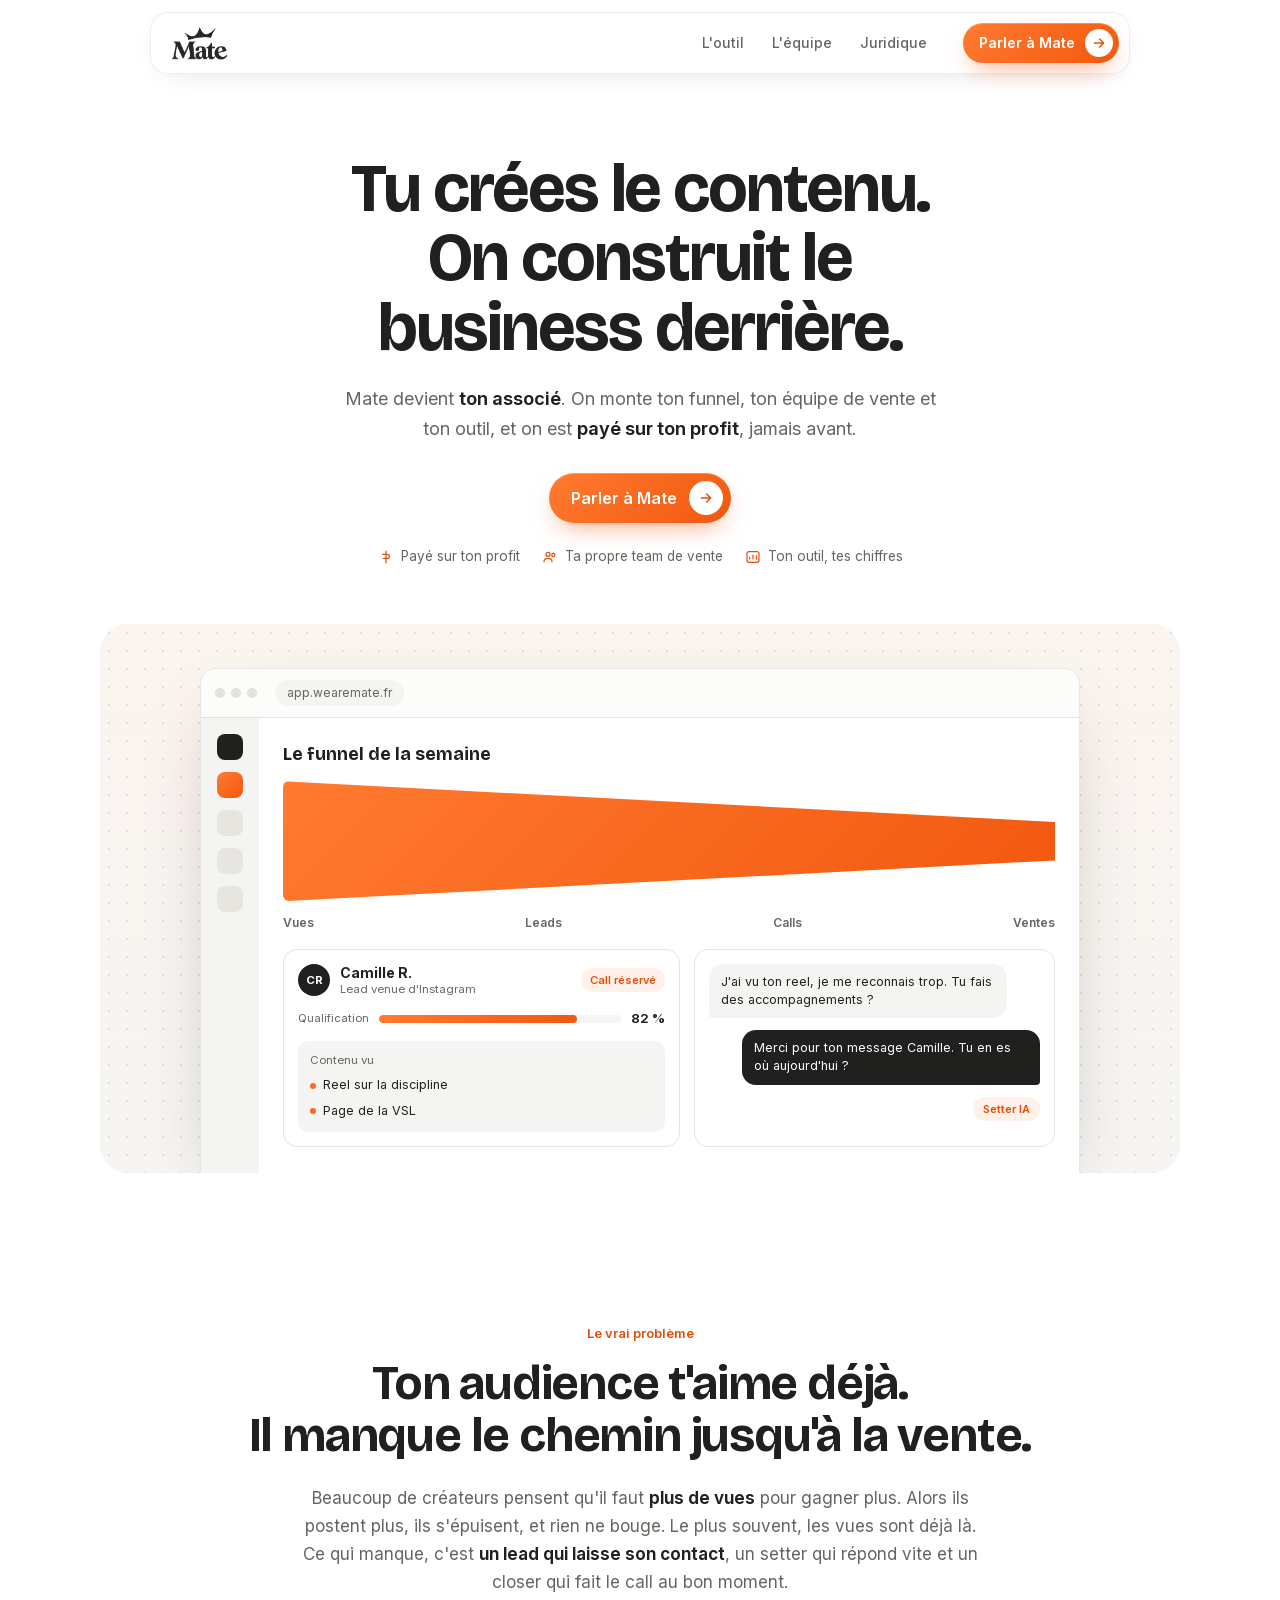
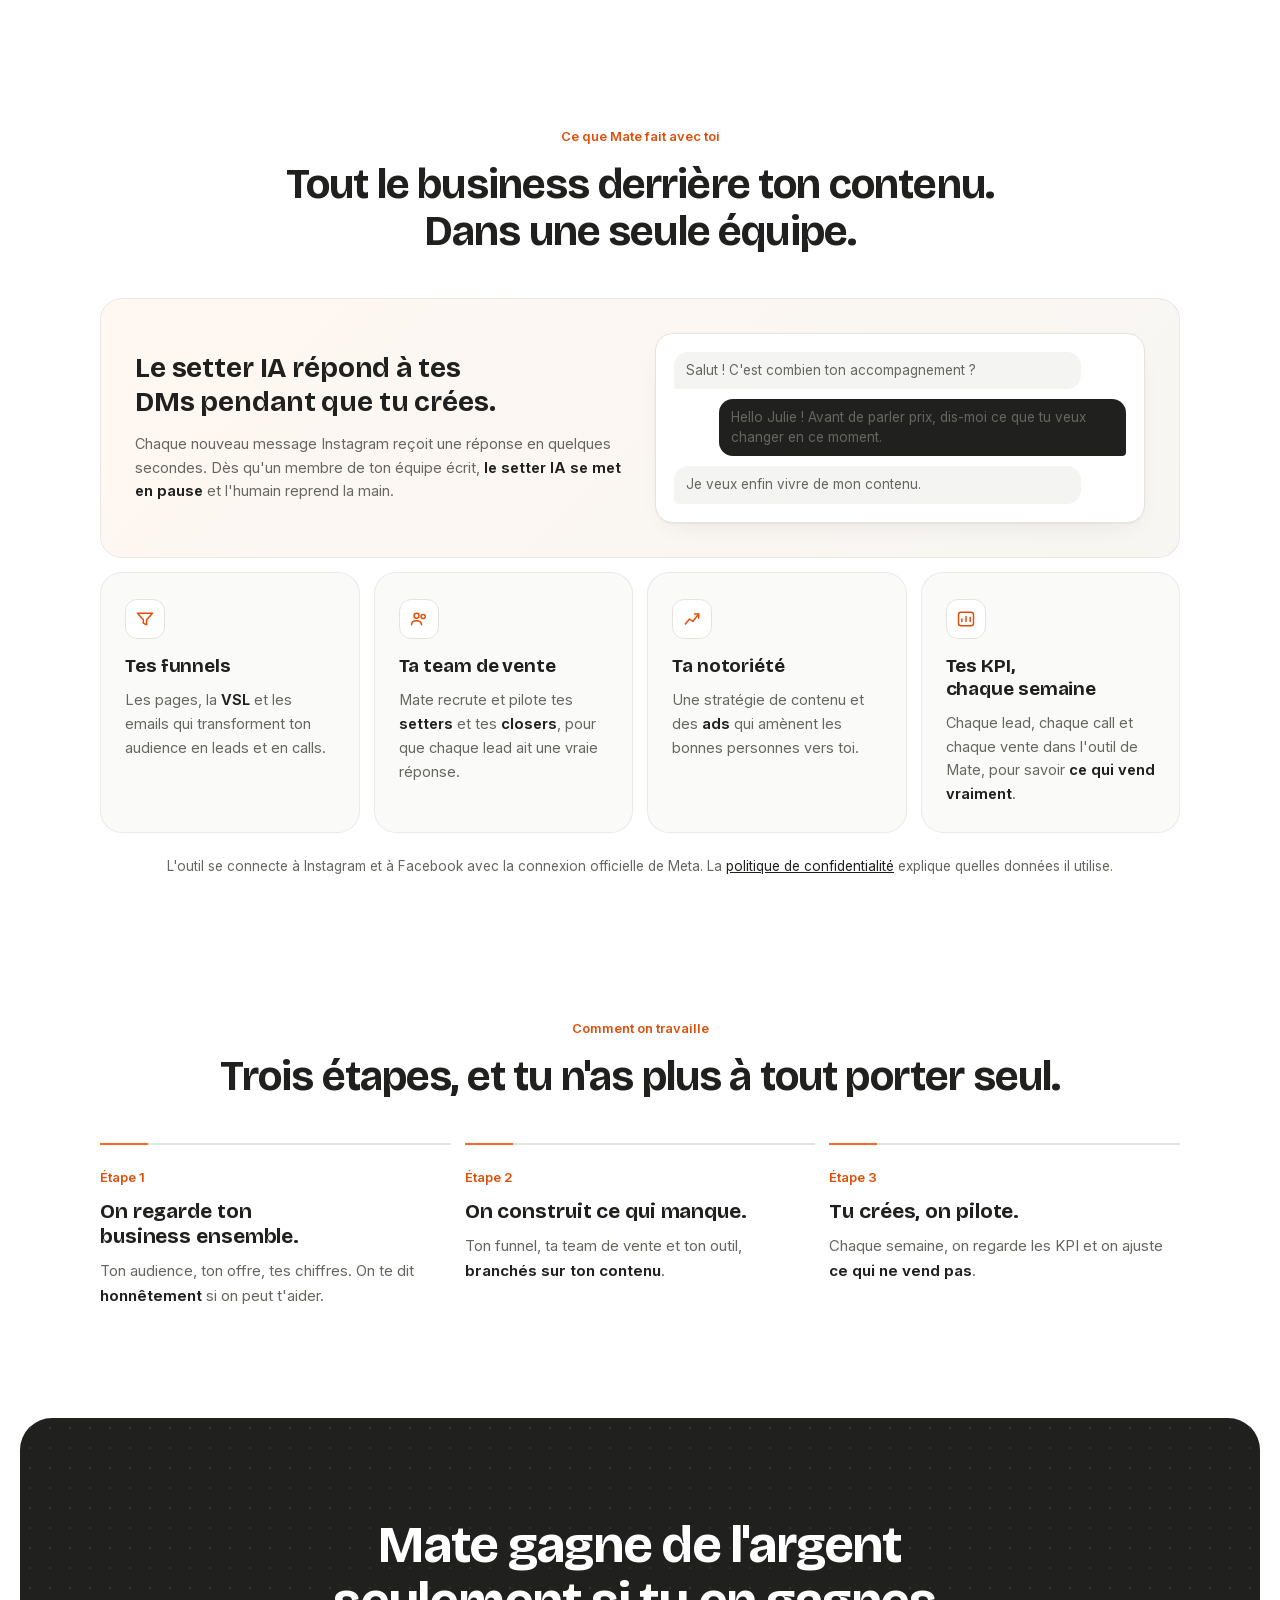
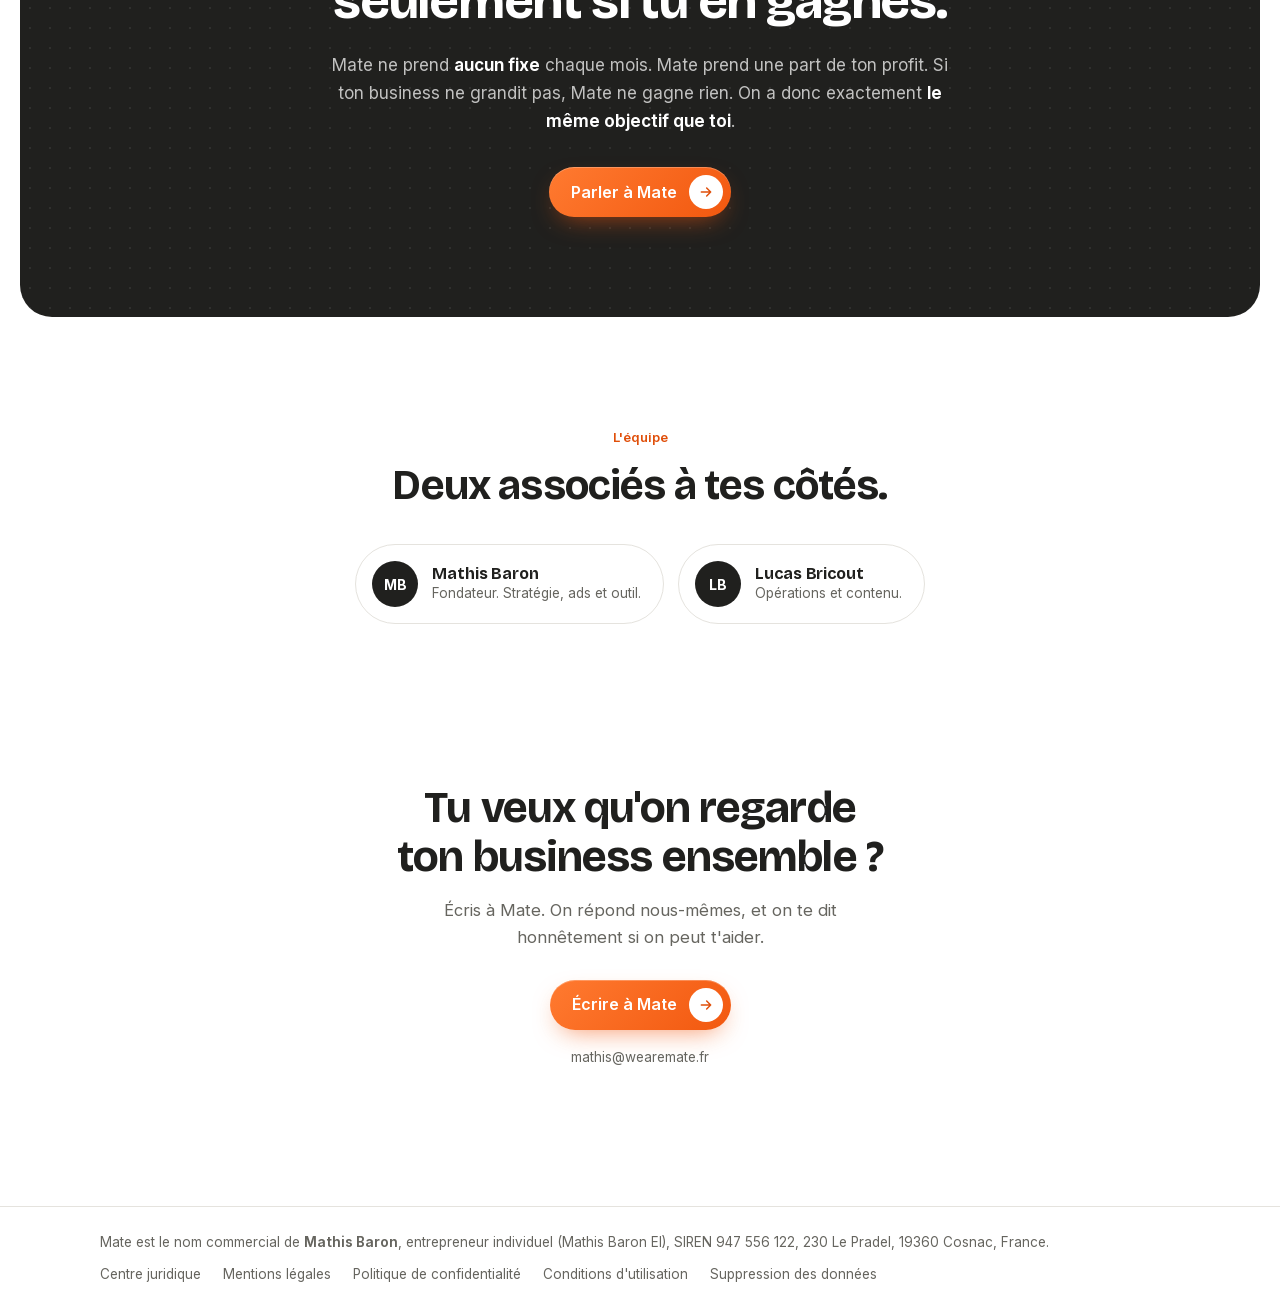
==== commit fc8e6e42: "Nouvelle landing page façon Insyder, raison sociale visible en pied de page Co-Authored-By: Claude O" ====
--- a/index.html
+++ b/index.html
@@ -5,104 +5,127 @@
 <meta name="viewport" content="width=device-width,initial-scale=1">
 <title>Mate</title>
 <meta name="description" content="Mate est l'associé des créateurs de contenu : funnel, équipe de vente et outil, payé sur le profit.">
+<meta name="facebook-domain-verification" content="e5ofnw505uaj575j8apa5jrsqgc30y" />
 <link rel="icon" href="img/icone-app-1024.png">
 <link rel="preload" href="fonts/inter.woff2" as="font" type="font/woff2" crossorigin>
-<link rel="stylesheet" href="style.css">
+<link rel="stylesheet" href="style.css?v=20261110b">
 </head>
 <body>
-<header class="haut"><div class="wrap">
+<header class="l-entete"><div class="l-nav">
 <a class="logo" href="index.html" aria-label="Accueil Mate"><img src="img/logo-mate.png" alt="Mate"></a>
-<nav class="nav"><a href="index.html#outil">L'outil</a><a href="index.html#equipe">L'équipe</a><a href="index.html#contact">Contact</a></nav>
-<a class="cta cta-petit" href="mailto:mathis@wearemate.fr">Parler à Mate</a>
+<nav class="l-liens"><a href="#outil">L'outil</a><a href="#equipe">L'équipe</a><a href="juridique.html">Juridique</a></nav>
+<a class="l-cta l-cta-petit" href="mailto:mathis@wearemate.fr">Parler à Mate <span class="l-rond"><svg viewBox="0 0 24 24" aria-hidden="true"><path d="M5 12h14M13 6l6 6-6 6"/></svg></span></a>
 </div></header>
 <main>
-<section class="hero"><div class="wrap">
-<div class="hero-carte carte">
-  <div class="hero-texte">
-    <h1>Tu crées le contenu. On construit le business derrière.</h1>
-    <p class="lead">Tu as une audience qui t'aime, mais <strong>l'argent ne suit pas</strong>. Tu réponds seul aux DMs, tu fais seul les calls, tu regardes seul tes chiffres. Mate devient <strong>ton associé</strong> : on monte ton funnel, ton équipe de vente et ton outil, et on est <strong>payé sur ton profit</strong>.</p>
-    <a class="cta" href="mailto:mathis@wearemate.fr">Parler à Mate</a>
-  </div>
-  <div class="hero-visuel" aria-hidden="true">
-    <div class="maquette carte">
-      <div class="maq-tete"><svg class="ig" viewBox="0 0 24 24" aria-hidden="true"><defs><linearGradient id="igd" x1="0" y1="1" x2="1" y2="0"><stop offset="0" stop-color="#feda75"/><stop offset=".35" stop-color="#fa7e1e"/><stop offset=".65" stop-color="#d62976"/><stop offset="1" stop-color="#4f5bd5"/></linearGradient></defs><rect x="2" y="2" width="20" height="20" rx="6" fill="url(#igd)"/><circle cx="12" cy="12" r="4.2" fill="none" stroke="#fff" stroke-width="1.8"/><circle cx="17.3" cy="6.7" r="1.2" fill="#fff"/></svg><div><b>Camille R.</b><span>Lead venu d'Instagram</span></div><em class="puce puce-mate">Call R1 réservé</em></div>
-      <div class="maq-ligne"><span>Qualification</span><div class="jauge"><b style="width:82%"></b></div><strong>82 %</strong></div>
-      <div class="maq-bloc"><span class="maq-titre">Contenu vu</span><p>Reel sur la discipline</p><p>Page de la VSL</p><p>Email de bienvenue</p></div>
-      <div class="maq-boutons"><span class="bouton">Appeler</span><span class="bouton bouton-clair">Écrire</span></div>
-    </div>
-    <div class="bulle-ia carte"><span class="puce">Setter IA</span><p>« Merci pour ton message Camille. Tu veux qu'on regarde ensemble où tu bloques en ce moment ? »</p></div>
-  </div>
-</div>
-</div></section>
+<section class="l-hero"><div class="wrap">
+  <h1>Tu crées le contenu.<br>On construit le business derrière.</h1>
+  <p class="l-sous">Mate devient <strong>ton associé</strong>. On monte ton funnel, ton équipe de vente et ton outil, et on est <strong>payé sur ton profit</strong>, jamais avant.</p>
+  <a class="l-cta" href="mailto:mathis@wearemate.fr">Parler à Mate <span class="l-rond"><svg viewBox="0 0 24 24" aria-hidden="true"><path d="M5 12h14M13 6l6 6-6 6"/></svg></span></a>
+  <ul class="l-confiance">
+    <li><svg viewBox="0 0 24 24" aria-hidden="true"><path d="M12 3v18M7 8h7a3 3 0 010 6H8"/></svg>Payé sur ton profit</li>
+    <li><svg viewBox="0 0 24 24" aria-hidden="true"><circle cx="9" cy="8" r="3"/><path d="M3 19c0-3 2.7-5 6-5s6 2 6 5"/><circle cx="17" cy="9" r="2.4"/></svg>Ta propre team de vente</li>
+    <li><svg viewBox="0 0 24 24" aria-hidden="true"><rect x="3" y="4" width="18" height="16" rx="3"/><path d="M7 15v-3M12 15V9M17 15v-5"/></svg>Ton outil, tes chiffres</li>
+  </ul>
 
-<section class="bloc"><div class="wrap">
-  <div class="deux">
-    <div class="zone-texte">
-      <h2>Ton audience vaut déjà plus que ce qu'elle te rapporte.</h2>
-      <p>Beaucoup de créateurs pensent qu'il faut <strong>plus de vues</strong> pour gagner plus. Alors ils postent plus, ils s'épuisent, et le compte en banque ne bouge pas.</p>
-      <p>Le plus souvent, les vues sont déjà là. Ce qui manque, c'est <strong>le chemin entre la vue et la vente</strong> : un lead qui laisse son contact, un setter qui lui répond vite, un closer qui fait le call au bon moment.</p>
-      <p>Mate construit ce chemin avec toi, pour que <strong>chaque personne qui t'admire</strong> puisse aussi devenir un client.</p>
-    </div>
-    <figure class="tunnel carte" aria-label="Le chemin d'une personne, de la vue jusqu'à la vente">
-      <div class="tunnel-bande"><i style="--y:38%;--d:0s"></i><i style="--y:55%;--d:0.7s"></i><i style="--y:46%;--d:1.4s"></i><i style="--y:62%;--d:2.1s"></i><i style="--y:41%;--d:2.8s"></i><i style="--y:52%;--d:3.5s"></i><i style="--y:58%;--d:4.2s"></i><i style="--y:44%;--d:4.9s"></i></div>
-      <figcaption class="tunnel-etapes"><span>Vues</span><span>Leads</span><span>Calls</span><span>Ventes</span></figcaption>
-    </figure>
-  </div>
-</div></section>
-
-<section class="bloc"><div class="wrap">
-  <h2 class="centre">Ce que Mate fait avec toi, chaque semaine.</h2>
-  <div class="grille4">
-    <div class="carte service"><span class="ico"><svg viewBox="0 0 24 24"><path d="M4 18l5-6 4 3 7-9"/><path d="M15 6h5v5"/></svg></span><h3>Te rendre plus connu</h3><p>Mate pense ta stratégie de contenu avec toi et lance des <strong>ads</strong> qui amènent les bonnes personnes.</p></div>
-    <div class="carte service"><span class="ico"><svg viewBox="0 0 24 24"><path d="M3 5h18l-7 8v6l-4-2v-4z"/></svg></span><h3>Construire tes funnels</h3><p>Mate construit les pages, la <strong>VSL</strong> et les emails qui transforment ton audience en <strong>leads</strong> et en calls.</p></div>
-    <div class="carte service"><span class="ico"><svg viewBox="0 0 24 24"><circle cx="9" cy="8" r="3"/><circle cx="17" cy="9" r="2.5"/><path d="M3 19c0-3.3 2.7-5 6-5s6 1.7 6 5"/><path d="M15 14.5c3 0 6 1.3 6 4.5"/></svg></span><h3>Piloter ta team de vente</h3><p>Mate recrute et suit tes <strong>setters</strong> et tes <strong>closers</strong>, pour que chaque lead ait une vraie réponse.</p></div>
-    <div class="carte service"><span class="ico"><svg viewBox="0 0 24 24"><rect x="3" y="4" width="18" height="16" rx="3"/><path d="M7 15v-3M12 15V9M17 15v-5"/></svg></span><h3>Suivre chaque KPI</h3><p>Mate suit tes chiffres dans son propre outil, pour savoir <strong>ce qui vend vraiment</strong> et ce qu'il faut changer.</p></div>
-  </div>
-</div></section>
-
-<section class="bloc" id="outil"><div class="wrap">
-  <div class="deux inverse">
-    <div class="conversation carte" aria-hidden="true">
-      <div class="conv-tete"><svg class="ig" viewBox="0 0 24 24" aria-hidden="true"><defs><linearGradient id="igd" x1="0" y1="1" x2="1" y2="0"><stop offset="0" stop-color="#feda75"/><stop offset=".35" stop-color="#fa7e1e"/><stop offset=".65" stop-color="#d62976"/><stop offset="1" stop-color="#4f5bd5"/></linearGradient></defs><rect x="2" y="2" width="20" height="20" rx="6" fill="url(#igd)"/><circle cx="12" cy="12" r="4.2" fill="none" stroke="#fff" stroke-width="1.8"/><circle cx="17.3" cy="6.7" r="1.2" fill="#fff"/></svg><b>Messages Instagram</b></div>
-      <p class="msg msg-lead">Salut ! J'ai vu ton reel, je me reconnais trop dedans. Tu fais des accompagnements ?</p>
-      <p class="msg msg-equipe">Hello Julie, merci pour ton message. Oui, je t'explique comment ça marche. Tu en es où aujourd'hui ?</p>
-      <div class="conv-pied"><span class="puce">Réponse du setter IA</span><span class="puce puce-mate">L'équipe peut reprendre la main</span></div>
-    </div>
-    <div class="zone-texte">
-      <h2>L'outil de Mate répond à tes leads pendant que tu crées.</h2>
-      <p>Mate a construit son propre outil pour suivre <strong>les leads, les calls et les ventes</strong> de chaque créateur. Quand le créateur le décide, il connecte son <strong>compte Instagram professionnel</strong> ou sa page Facebook avec la connexion officielle de Meta.</p>
-      <p>L'outil réunit alors les messages et les commentaires au même endroit. Un <strong>setter IA</strong> répond aux nouveaux messages, et l'équipe du créateur peut reprendre la main à tout moment : dès qu'un membre de l'équipe écrit, le setter IA se met en pause. L'outil affiche aussi les statistiques des publications et les résultats des ads, pour voir quel contenu amène des clients.</p>
-      <p>La <a href="confidentialite.html">politique de confidentialité</a> explique quelles données l'outil utilise, et la page <a href="suppression-des-donnees.html">Suppression des données</a> explique comment les effacer.</p>
+  <div class="l-scene" aria-hidden="true">
+    <div class="l-fenetre">
+      <div class="l-barre"><i></i><i></i><i></i><span>app.wearemate.fr</span></div>
+      <div class="l-app">
+        <div class="l-rail"><b></b><span class="on"></span><span></span><span></span><span></span></div>
+        <div class="l-contenu">
+          <div class="l-titre-app">Le funnel de la semaine</div>
+          <div class="l-tunnel"><i style="--y:38%;--d:0s"></i><i style="--y:55%;--d:0.7s"></i><i style="--y:46%;--d:1.4s"></i><i style="--y:62%;--d:2.1s"></i><i style="--y:41%;--d:2.8s"></i><i style="--y:52%;--d:3.5s"></i><i style="--y:58%;--d:4.2s"></i><i style="--y:44%;--d:4.9s"></i><i style="--y:50%;--d:5.6s"></i></div>
+          <div class="l-etapes"><span>Vues</span><span>Leads</span><span>Calls</span><span>Ventes</span></div>
+          <div class="l-deux">
+            <div class="l-fiche">
+              <div class="l-fiche-tete"><span class="l-avatar">CR</span><div><b>Camille R.</b><small>Lead venue d'Instagram</small></div><em>Call réservé</em></div>
+              <div class="l-jauge-ligne"><small>Qualification</small><div class="l-jauge"><b style="width:82%"></b></div><strong>82 %</strong></div>
+              <div class="l-vu"><small>Contenu vu</small><p>Reel sur la discipline</p><p>Page de la VSL</p></div>
+            </div>
+            <div class="l-dm">
+              <p class="l-msg l-msg-lead">J'ai vu ton reel, je me reconnais trop. Tu fais des accompagnements ?</p>
+              <p class="l-msg l-msg-ia">Merci pour ton message Camille. Tu en es où aujourd'hui ?</p>
+              <span class="l-puce">Setter IA</span>
+            </div>
+          </div>
+        </div>
+      </div>
     </div>
   </div>
 </div></section>
 
-<section class="bloc"><div class="wrap">
-  <div class="carte paye">
-    <h2>Mate gagne de l'argent seulement si tu en gagnes.</h2>
-    <p>Mate ne prend <strong>aucun fixe</strong> chaque mois. Mate prend <strong>une part de ton profit</strong>. Si ton business ne grandit pas, Mate ne gagne rien. Mate a donc exactement <strong>le même objectif que toi</strong> : que ton business grandisse.</p>
+<section class="l-enonce"><div class="wrap">
+  <p class="l-etiquette">Le vrai problème</p>
+  <h2>Ton audience t'aime déjà.<br>Il manque le chemin jusqu'à la vente.</h2>
+  <p>Beaucoup de créateurs pensent qu'il faut <strong>plus de vues</strong> pour gagner plus. Alors ils postent plus, ils s'épuisent, et rien ne bouge. Le plus souvent, les vues sont déjà là. Ce qui manque, c'est <strong>un lead qui laisse son contact</strong>, un setter qui répond vite et un closer qui fait le call au bon moment.</p>
+</div></section>
+
+<section class="l-bloc" id="outil"><div class="wrap">
+  <p class="l-etiquette centre">Ce que Mate fait avec toi</p>
+  <h2 class="centre">Tout le business derrière ton contenu.<br>Dans une seule équipe.</h2>
+  <div class="l-bento">
+    <article class="l-tuile l-grande">
+      <div class="l-tuile-texte"><h3>Le setter IA répond à tes DMs pendant que tu crées.</h3><p>Chaque nouveau message Instagram reçoit une réponse en quelques secondes. Dès qu'un membre de ton équipe écrit, <strong>le setter IA se met en pause</strong> et l'humain reprend la main.</p></div>
+      <div class="l-tuile-visuel l-visuel-dm" aria-hidden="true">
+        <p class="l-msg l-msg-lead">Salut ! C'est combien ton accompagnement ?</p>
+        <p class="l-msg l-msg-ia">Hello Julie ! Avant de parler prix, dis-moi ce que tu veux changer en ce moment.</p>
+        <p class="l-msg l-msg-lead">Je veux enfin vivre de mon contenu.</p>
+      </div>
+    </article>
+    <article class="l-tuile">
+      <span class="l-ico"><svg viewBox="0 0 24 24" aria-hidden="true"><path d="M3 5h18l-7 8v6l-4-2v-4z"/></svg></span>
+      <h3>Tes funnels</h3><p>Les pages, la <strong>VSL</strong> et les emails qui transforment ton audience en leads et en calls.</p>
+    </article>
+    <article class="l-tuile">
+      <span class="l-ico"><svg viewBox="0 0 24 24" aria-hidden="true"><circle cx="9" cy="8" r="3"/><path d="M3 19c0-3.3 2.7-5 6-5s6 1.7 6 5"/><circle cx="17" cy="9" r="2.5"/></svg></span>
+      <h3>Ta team de vente</h3><p>Mate recrute et pilote tes <strong>setters</strong> et tes <strong>closers</strong>, pour que chaque lead ait une vraie réponse.</p>
+    </article>
+    <article class="l-tuile">
+      <span class="l-ico"><svg viewBox="0 0 24 24" aria-hidden="true"><path d="M4 18l5-6 4 3 7-9"/><path d="M15 6h5v5"/></svg></span>
+      <h3>Ta notoriété</h3><p>Une stratégie de contenu et des <strong>ads</strong> qui amènent les bonnes personnes vers toi.</p>
+    </article>
+    <article class="l-tuile">
+      <span class="l-ico"><svg viewBox="0 0 24 24" aria-hidden="true"><rect x="3" y="4" width="18" height="16" rx="3"/><path d="M7 15v-3M12 15V9M17 15v-5"/></svg></span>
+      <h3>Tes KPI, chaque semaine</h3><p>Chaque lead, chaque call et chaque vente dans l'outil de Mate, pour savoir <strong>ce qui vend vraiment</strong>.</p>
+    </article>
+  </div>
+  <p class="l-note">L'outil se connecte à Instagram et à Facebook avec la connexion officielle de Meta. La <a href="confidentialite.html">politique de confidentialité</a> explique quelles données il utilise.</p>
+</div></section>
+
+<section class="l-bloc"><div class="wrap">
+  <p class="l-etiquette centre">Comment on travaille</p>
+  <h2 class="centre">Trois étapes, et tu n'as plus à tout porter seul.</h2>
+  <ol class="l-pas">
+    <li><span class="l-num">Étape 1</span><h3>On regarde ton business ensemble.</h3><p>Ton audience, ton offre, tes chiffres. On te dit <strong>honnêtement</strong> si on peut t'aider.</p></li>
+    <li><span class="l-num">Étape 2</span><h3>On construit ce qui manque.</h3><p>Ton funnel, ta team de vente et ton outil, <strong>branchés sur ton contenu</strong>.</p></li>
+    <li><span class="l-num">Étape 3</span><h3>Tu crées, on pilote.</h3><p>Chaque semaine, on regarde les KPI et on ajuste <strong>ce qui ne vend pas</strong>.</p></li>
+  </ol>
+</div></section>
+
+<section class="l-noir"><div class="wrap">
+  <h2>Mate gagne de l'argent<br>seulement si tu en gagnes.</h2>
+  <p>Mate ne prend <strong>aucun fixe</strong> chaque mois. Mate prend une part de ton profit. Si ton business ne grandit pas, Mate ne gagne rien. On a donc exactement <strong>le même objectif que toi</strong>.</p>
+  <a class="l-cta" href="mailto:mathis@wearemate.fr">Parler à Mate <span class="l-rond"><svg viewBox="0 0 24 24" aria-hidden="true"><path d="M5 12h14M13 6l6 6-6 6"/></svg></span></a>
+</div></section>
+
+<section class="l-bloc" id="equipe"><div class="wrap">
+  <p class="l-etiquette centre">L'équipe</p>
+  <h2 class="centre">Deux associés à tes côtés.</h2>
+  <div class="l-equipe">
+    <div class="l-personne"><span class="l-avatar l-avatar-grand">MB</span><div><h3>Mathis Baron</h3><p>Fondateur. Stratégie, ads et outil.</p></div></div>
+    <div class="l-personne"><span class="l-avatar l-avatar-grand">LB</span><div><h3>Lucas Bricout</h3><p>Opérations et contenu.</p></div></div>
   </div>
 </div></section>
 
-<section class="bloc" id="equipe"><div class="wrap">
-  <h2 class="centre">L'équipe de Mate.</h2>
-  <div class="equipe">
-    <div class="carte personne"><span class="avatar">MB</span><div><h3>Mathis Baron</h3><p>Fondateur. Stratégie, ads et outil.</p></div></div>
-    <div class="carte personne"><span class="avatar">LB</span><div><h3>Lucas Bricout</h3><p>Opérations et contenu.</p></div></div>
-  </div>
-</div></section>
-
-<section class="bloc" id="contact"><div class="wrap">
-  <div class="carte contact">
-    <h2>Tu veux qu'on regarde ton business ensemble ?</h2>
-    <p>Écris à Mate. On regarde ton audience, ton offre et tes chiffres, et on te dit honnêtement si on peut t'aider.</p>
-    <a class="cta" href="mailto:mathis@wearemate.fr">Écrire à Mate</a>
-    <p class="mail">mathis@wearemate.fr</p>
-  </div>
+<section class="l-final" id="contact"><div class="wrap">
+  <h2>Tu veux qu'on regarde ton business ensemble ?</h2>
+  <p>Écris à Mate. On répond nous-mêmes, et on te dit honnêtement si on peut t'aider.</p>
+  <a class="l-cta" href="mailto:mathis@wearemate.fr">Écrire à Mate <span class="l-rond"><svg viewBox="0 0 24 24" aria-hidden="true"><path d="M5 12h14M13 6l6 6-6 6"/></svg></span></a>
+  <p class="l-mail">mathis@wearemate.fr</p>
 </div></section>
 </main>
 <footer class="bas"><div class="wrap">
-<span>Mate, Mathis Baron EI, 2026</span>
+<span class="l-legal">Mate est le nom commercial de <strong>Mathis Baron</strong>, entrepreneur individuel (Mathis Baron EI), SIREN 947 556 122, 230 Le Pradel, 19360 Cosnac, France.</span>
 <a href="juridique.html">Centre juridique</a>
 <a href="mentions-legales.html">Mentions légales</a>
 <a href="confidentialite.html">Politique de confidentialité</a>
--- a/style.css
+++ b/style.css
@@ -243,3 +243,130 @@
   .doc-texte strong{font-size:19px}
   .pied-mail{margin-left:0}
 }
+
+/* ===== Landing v2 (esprit Insyder) ===== */
+body:has(.l-hero){background:var(--papier)}
+.l-entete{position:sticky;top:12px;z-index:30;padding-inline:20px}
+.l-nav{max-width:980px;margin:12px auto 0;display:flex;align-items:center;gap:24px;background:rgba(255,255,255,.86);backdrop-filter:blur(14px);-webkit-backdrop-filter:blur(14px);border:1px solid rgba(32,32,30,.08);border-radius:18px;padding:10px 10px 10px 20px;box-shadow:0 8px 30px -18px rgba(32,32,30,.25)}
+.l-nav .logo img{height:34px}
+.l-liens{display:flex;gap:4px;margin-left:auto}
+.l-liens a{font-size:14px;font-weight:500;color:var(--doux);text-decoration:none;padding:8px 12px;border-radius:999px}
+.l-liens a:hover{color:var(--encre);background:var(--voile)}
+.l-cta{display:inline-flex;align-items:center;gap:12px;background:var(--degrade);color:#fff;text-decoration:none;font-weight:600;font-size:16px;padding:8px 8px 8px 22px;border-radius:999px;box-shadow:0 10px 26px -10px rgba(242,88,15,.65),inset 0 1px 0 rgba(255,255,255,.25);transition:transform .18s,box-shadow .18s;animation:respire 2.8s ease-in-out infinite}
+.l-cta:hover{transform:translateY(-2px)}
+.l-cta-petit{font-size:14px;padding:6px 6px 6px 16px;gap:10px}
+.l-rond{width:34px;height:34px;border-radius:50%;background:#fff;color:var(--mate-fonce);display:grid;place-items:center;flex:none;transition:transform .18s}
+.l-cta-petit .l-rond{width:28px;height:28px}
+.l-rond svg{width:16px;height:16px;fill:none;stroke:currentColor;stroke-width:2.2;stroke-linecap:round;stroke-linejoin:round}
+.l-cta:hover .l-rond{transform:translateX(3px)}
+
+.l-hero{padding-block:80px 40px;text-align:center}
+.l-hero h1{font-size:clamp(38px,6vw,68px);line-height:1.02;letter-spacing:-.03em;max-width:15ch;margin-inline:auto}
+.l-sous{max-width:56ch;margin:22px auto 0;font-size:18px;color:var(--doux)}
+.l-sous strong,.l-enonce strong,.l-tuile strong,.l-pas strong{color:var(--encre)}
+.l-hero .l-cta{margin-top:30px}
+.l-confiance{list-style:none;padding:0;margin:22px 0 0;display:flex;flex-wrap:wrap;justify-content:center;gap:8px 22px;font-size:13.5px;color:var(--doux)}
+.l-confiance li{display:flex;align-items:center;gap:7px}
+.l-confiance svg{width:16px;height:16px;fill:none;stroke:var(--mate-fonce);stroke-width:1.8;stroke-linecap:round;stroke-linejoin:round}
+
+.l-scene{margin-top:56px;border-radius:28px;padding:44px 40px 0;background:radial-gradient(circle,rgba(32,32,30,.10) 1px,transparent 1.2px) 0 0/18px 18px,linear-gradient(180deg,#fbf4ef,#f6f5f2);overflow:hidden}
+.l-fenetre{max-width:880px;margin:0 auto;background:#fff;border-radius:16px 16px 0 0;border:1px solid rgba(32,32,30,.1);border-bottom:0;box-shadow:0 30px 70px -30px rgba(32,32,30,.35);text-align:left;overflow:hidden}
+.l-barre{display:flex;align-items:center;gap:6px;padding:11px 14px;border-bottom:1px solid var(--ligne);background:#fcfcfb}
+.l-barre i{width:10px;height:10px;border-radius:50%;background:#e4e2dc}
+.l-barre span{margin-left:12px;font-size:12px;color:var(--doux);background:var(--voile);padding:3px 12px;border-radius:999px}
+.l-app{display:grid;grid-template-columns:58px 1fr;min-height:360px}
+.l-rail{background:var(--voile);display:flex;flex-direction:column;align-items:center;gap:12px;padding:16px 0}
+.l-rail b{width:26px;height:26px;border-radius:8px;background:var(--encre)}
+.l-rail span{width:26px;height:26px;border-radius:8px;background:#e7e5df}
+.l-rail span.on{background:var(--degrade)}
+.l-contenu{padding:22px 24px 26px;display:flex;flex-direction:column;gap:12px;min-width:0}
+.l-titre-app{font-family:var(--titre);font-weight:700;font-size:18px}
+.l-tunnel{position:relative;height:120px;background:var(--degrade);clip-path:polygon(0 0,100% 34%,100% 66%,0 100%);border-radius:6px;overflow:hidden}
+.l-tunnel i{position:absolute;left:-4%;top:var(--y);width:8px;height:8px;margin-top:-4px;border-radius:50%;background:#fff;opacity:0;animation:avance 6s linear infinite;animation-delay:var(--d)}
+.l-etapes{display:flex;justify-content:space-between;font-size:12px;font-weight:600;color:var(--doux)}
+.l-deux{display:grid;grid-template-columns:1.1fr 1fr;gap:14px;margin-top:4px}
+.l-fiche,.l-dm{border:1px solid var(--ligne);border-radius:14px;padding:14px;display:flex;flex-direction:column;gap:12px;min-width:0}
+.l-fiche-tete{display:flex;align-items:center;gap:10px}
+.l-fiche-tete div{display:flex;flex-direction:column;line-height:1.25;flex:1;min-width:0}
+.l-fiche-tete b{font-size:14px}
+.l-fiche-tete small,.l-jauge-ligne small,.l-vu small{font-size:11.5px;color:var(--doux)}
+.l-fiche-tete em{font-style:normal;font-size:11px;font-weight:600;background:var(--mate-voile);color:var(--mate-fonce);padding:3px 9px;border-radius:999px;white-space:nowrap}
+.l-avatar{width:32px;height:32px;border-radius:50%;background:var(--encre);color:#fff;display:grid;place-items:center;font-size:11.5px;font-weight:700;flex:none}
+.l-jauge-ligne{display:flex;align-items:center;gap:10px}
+.l-jauge-ligne strong{font-size:13px;font-variant-numeric:tabular-nums}
+.l-jauge{flex:1;height:8px;border-radius:999px;background:var(--voile);overflow:hidden}
+.l-jauge b{display:block;height:100%;background:var(--degrade);border-radius:999px}
+.l-vu{background:var(--voile);border-radius:10px;padding:10px 12px;display:flex;flex-direction:column;gap:5px;font-size:12.5px}
+.l-vu p{display:flex;align-items:center;gap:7px}
+.l-vu p::before{content:"";width:6px;height:6px;border-radius:50%;background:var(--mate)}
+.l-msg{font-size:12.5px;line-height:1.45;padding:9px 12px;border-radius:14px;max-width:90%}
+.l-msg-lead{background:var(--voile);border-bottom-left-radius:4px}
+.l-msg-ia{background:var(--encre);color:#fff;align-self:flex-end;border-bottom-right-radius:4px}
+.l-puce{align-self:flex-end;font-size:11px;font-weight:600;background:var(--mate-voile);color:var(--mate-fonce);padding:3px 10px;border-radius:999px}
+
+.l-enonce{padding-block:110px 60px;text-align:center}
+.l-enonce h2{font-size:clamp(30px,4.4vw,48px);line-height:1.08;letter-spacing:-.025em}
+.l-enonce p:last-child{max-width:62ch;margin:22px auto 0;font-size:17px;color:var(--doux)}
+.l-etiquette{font-size:13px;font-weight:600;color:var(--mate-fonce);margin-bottom:14px}
+.l-bloc{padding-block:70px}
+.l-bloc h2{font-size:clamp(28px,3.8vw,42px);line-height:1.1;letter-spacing:-.02em}
+
+.l-bento{display:grid;grid-template-columns:repeat(4,1fr);gap:14px;margin-top:44px}
+.l-tuile{background:var(--fond);border:1px solid rgba(32,32,30,.07);border-radius:22px;padding:26px 24px;display:flex;flex-direction:column;gap:10px;transition:transform .2s,box-shadow .2s}
+.l-tuile:hover{transform:translateY(-3px);box-shadow:var(--ombre-flotte)}
+.l-tuile h3{font-size:19px;line-height:1.2}
+.l-tuile p{font-size:14.5px;color:var(--doux)}
+.l-grande{grid-column:span 4;display:grid;grid-template-columns:1fr 1fr;gap:30px;align-items:center;padding:34px;background:linear-gradient(135deg,#fff7f2,#f7f6f3)}
+.l-grande h3{font-size:clamp(22px,2.6vw,28px)}
+.l-tuile-texte{display:flex;flex-direction:column;gap:12px}
+.l-visuel-dm{background:#fff;border:1px solid var(--ligne);border-radius:18px;padding:18px;display:flex;flex-direction:column;gap:10px;box-shadow:var(--ombre)}
+.l-visuel-dm .l-msg{font-size:13.5px}
+.l-ico{width:40px;height:40px;border-radius:12px;background:#fff;border:1px solid var(--ligne);display:grid;place-items:center;margin-bottom:6px}
+.l-ico svg{width:20px;height:20px;fill:none;stroke:var(--mate-fonce);stroke-width:1.8;stroke-linecap:round;stroke-linejoin:round}
+.l-note{text-align:center;font-size:13.5px;color:var(--doux);margin-top:22px}
+.l-note a{color:var(--encre)}
+
+.l-pas{list-style:none;padding:0;margin:44px 0 0;display:grid;grid-template-columns:repeat(3,1fr);gap:14px;counter-reset:p}
+.l-pas li{border-top:2px solid var(--ligne);padding-top:22px;display:flex;flex-direction:column;gap:10px;position:relative}
+.l-pas li::before{content:"";position:absolute;top:-2px;left:0;width:48px;height:2px;background:var(--mate)}
+.l-num{font-size:13px;font-weight:600;color:var(--mate-fonce)}
+.l-pas h3{font-size:21px;line-height:1.2}
+.l-pas p{font-size:15px;color:var(--doux)}
+
+.l-noir{margin:40px 20px;border-radius:32px;background:radial-gradient(circle,rgba(255,255,255,.07) 1px,transparent 1.2px) 0 0/20px 20px,var(--encre);color:#fff;text-align:center;padding-block:100px}
+.l-noir h2{font-size:clamp(30px,4.6vw,52px);line-height:1.06;letter-spacing:-.025em}
+.l-noir p{max-width:58ch;margin:22px auto 32px;color:rgba(255,255,255,.72);font-size:17px}
+.l-noir strong{color:#fff}
+
+.l-equipe{display:flex;flex-wrap:wrap;justify-content:center;gap:14px;margin-top:36px}
+.l-personne{display:flex;align-items:center;gap:14px;padding:16px 22px 16px 16px;border:1px solid var(--ligne);border-radius:999px;background:#fff}
+.l-avatar-grand{width:46px;height:46px;font-size:14px}
+.l-personne h3{font-size:16px}
+.l-personne p{font-size:13.5px;color:var(--doux)}
+
+.l-final{padding-block:90px 110px;text-align:center}
+.l-final h2{font-size:clamp(28px,4vw,44px);line-height:1.1;letter-spacing:-.02em;max-width:20ch;margin-inline:auto}
+.l-final p{color:var(--doux);margin:16px auto 28px;max-width:50ch}
+.l-final .l-mail{margin-top:16px;font-size:13.5px;user-select:all}
+
+@media (max-width:900px){
+  .l-bento{grid-template-columns:repeat(2,1fr)}
+  .l-grande{grid-column:span 2;grid-template-columns:1fr}
+  .l-pas{grid-template-columns:1fr;gap:26px}
+  .l-deux{grid-template-columns:1fr}
+  .l-dm{display:none}
+}
+@media (max-width:600px){
+  .l-liens{display:none}
+  .l-nav .l-cta-petit{margin-left:auto}
+  .l-hero{padding-block:52px 20px}
+  .l-scene{padding:24px 14px 0;border-radius:20px}
+  .l-app{grid-template-columns:1fr}
+  .l-rail{display:none}
+  .l-bento{grid-template-columns:1fr}
+  .l-grande{grid-column:span 1;padding:24px}
+  .l-noir{margin-inline:12px;padding-block:70px}
+  .l-enonce{padding-block:70px 40px}
+}
+@media (prefers-reduced-motion:reduce){.l-cta,.l-tunnel i{animation:none}.l-tunnel i{opacity:1;left:calc(var(--d) * 16%)}}
+.bas .l-legal{flex-basis:100%;color:var(--doux)}
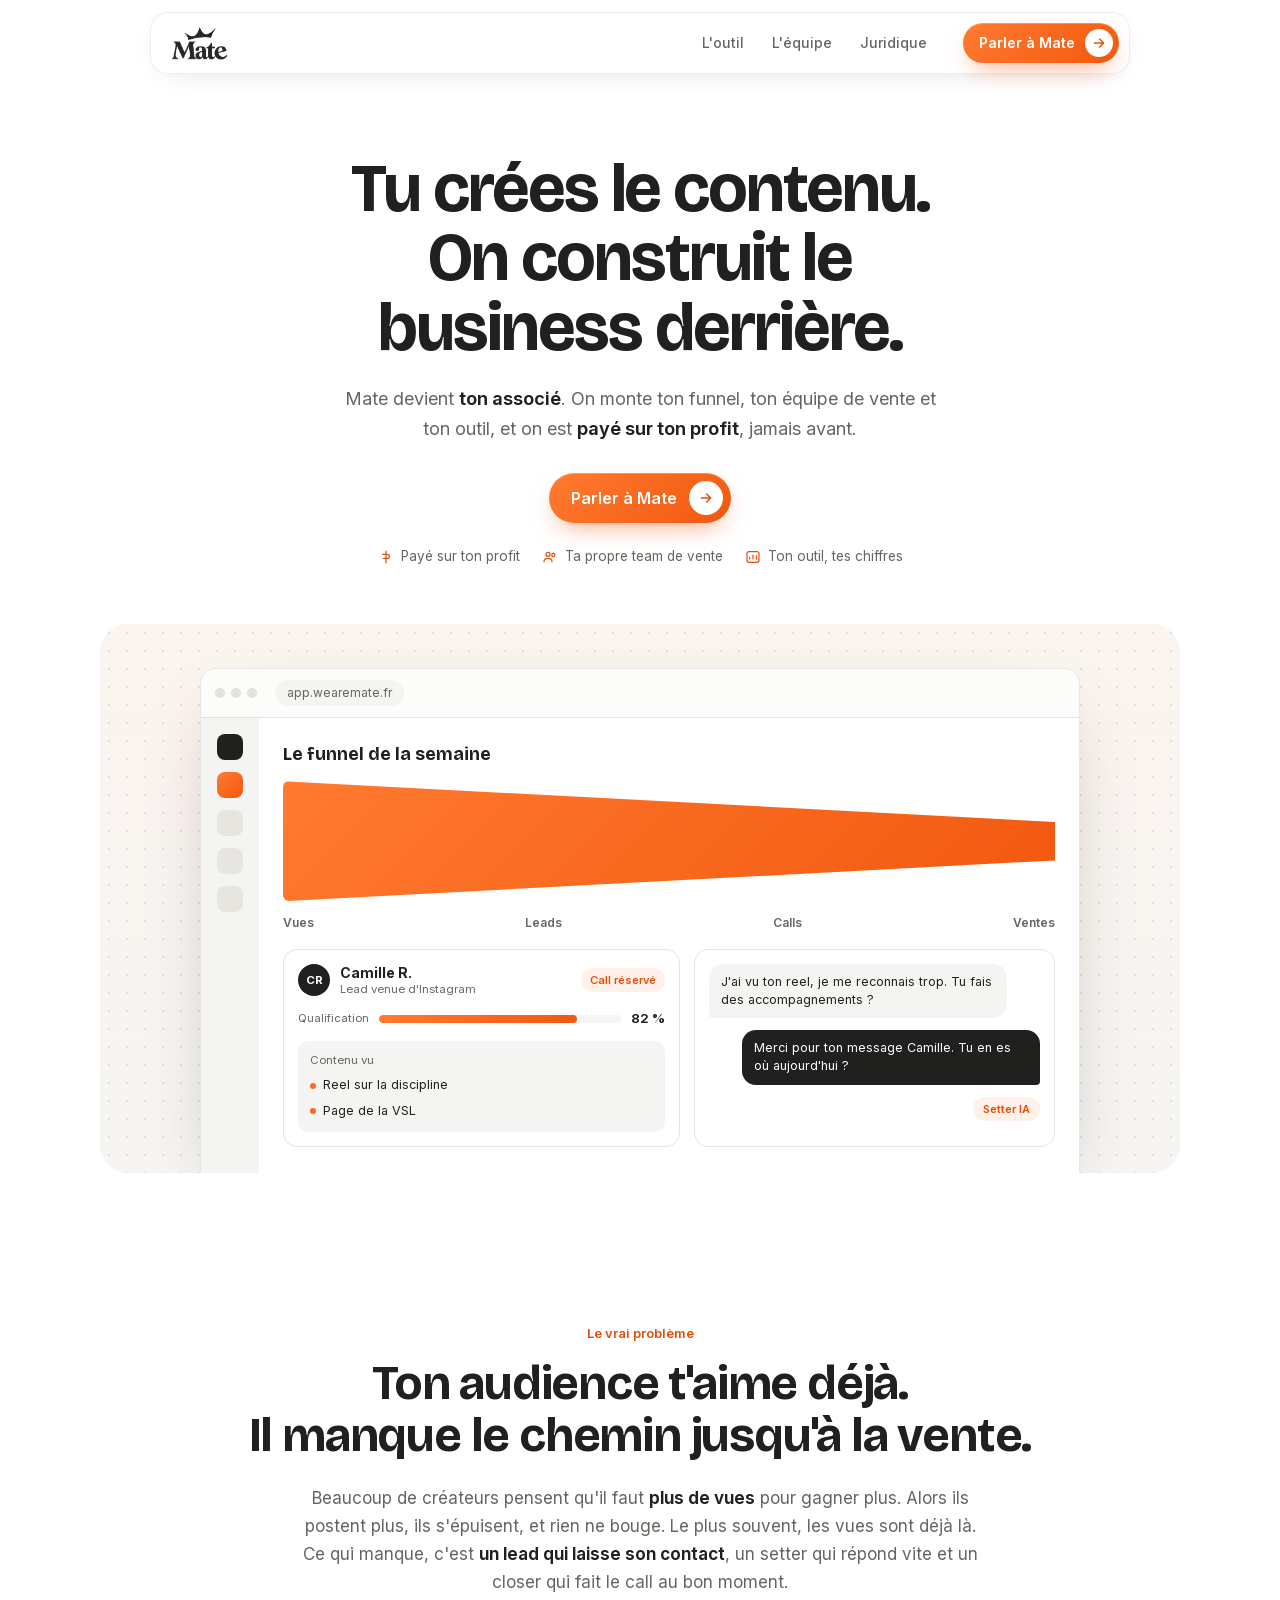
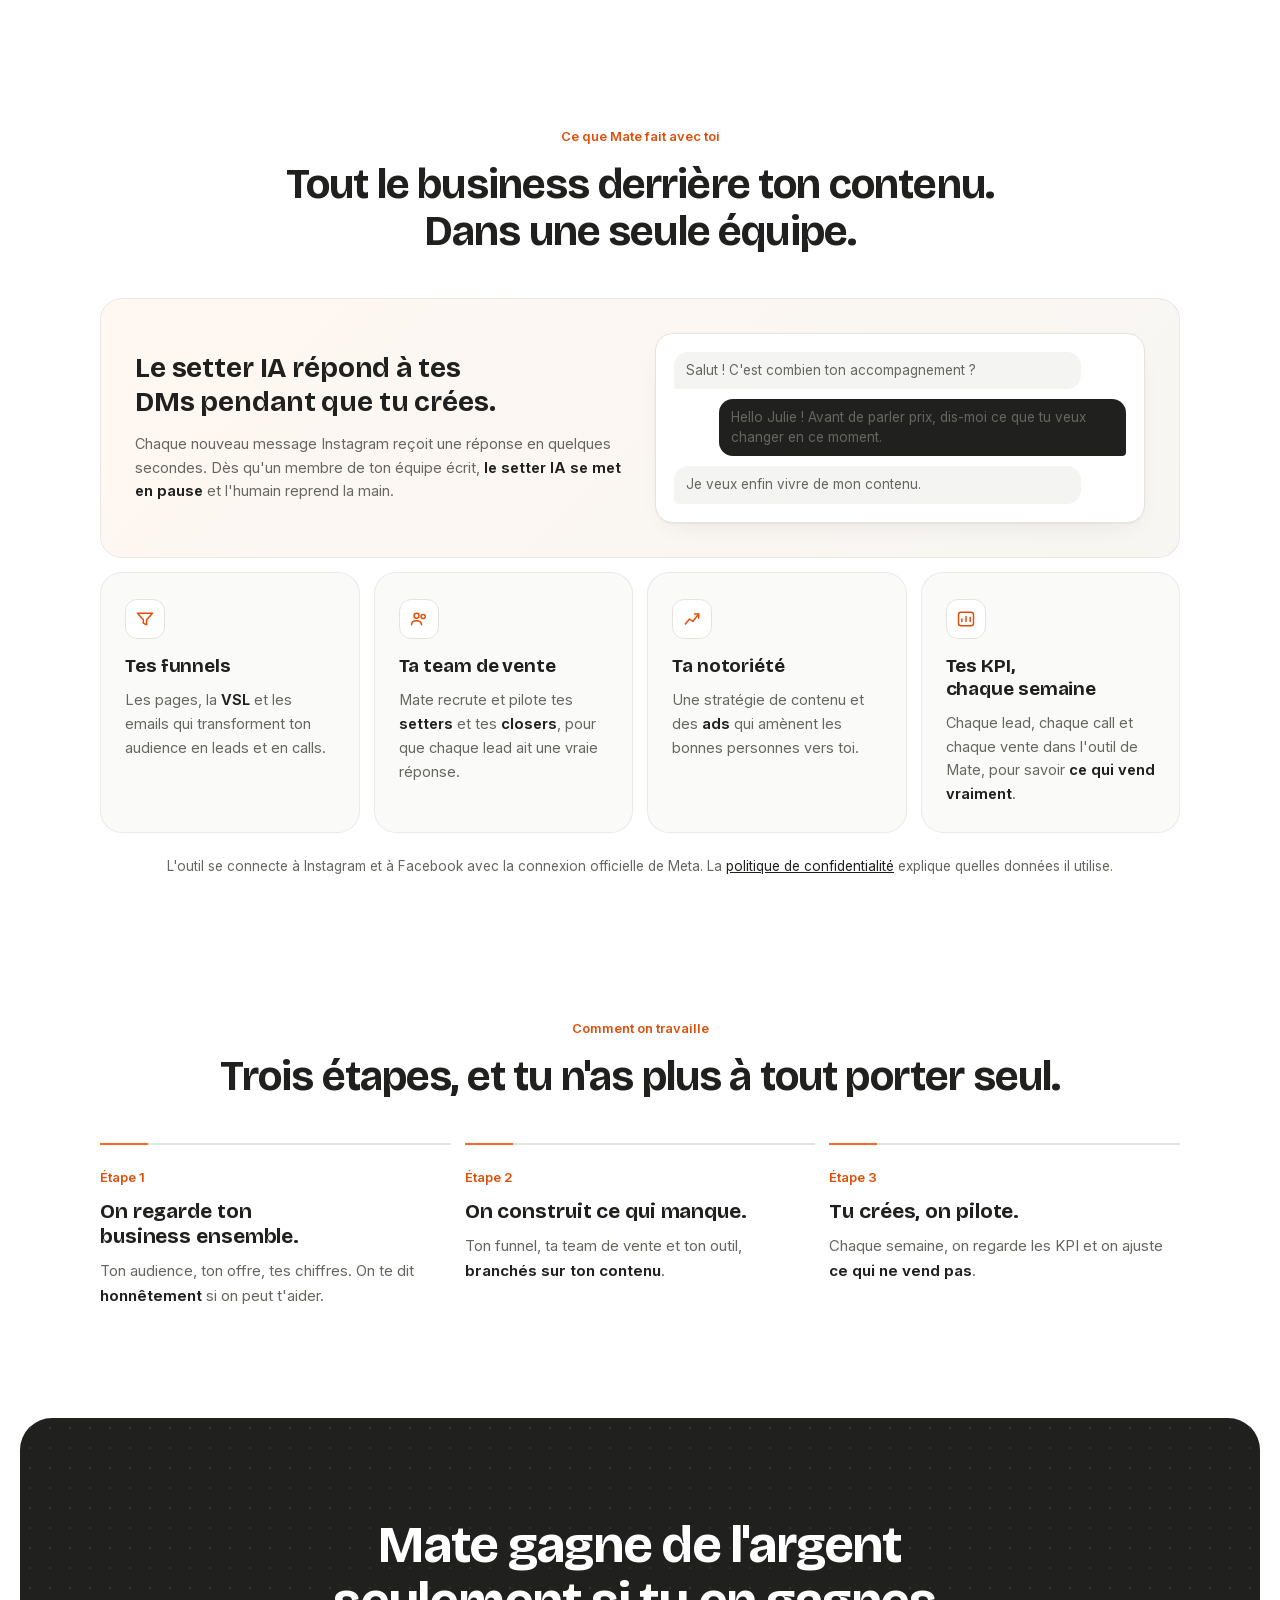
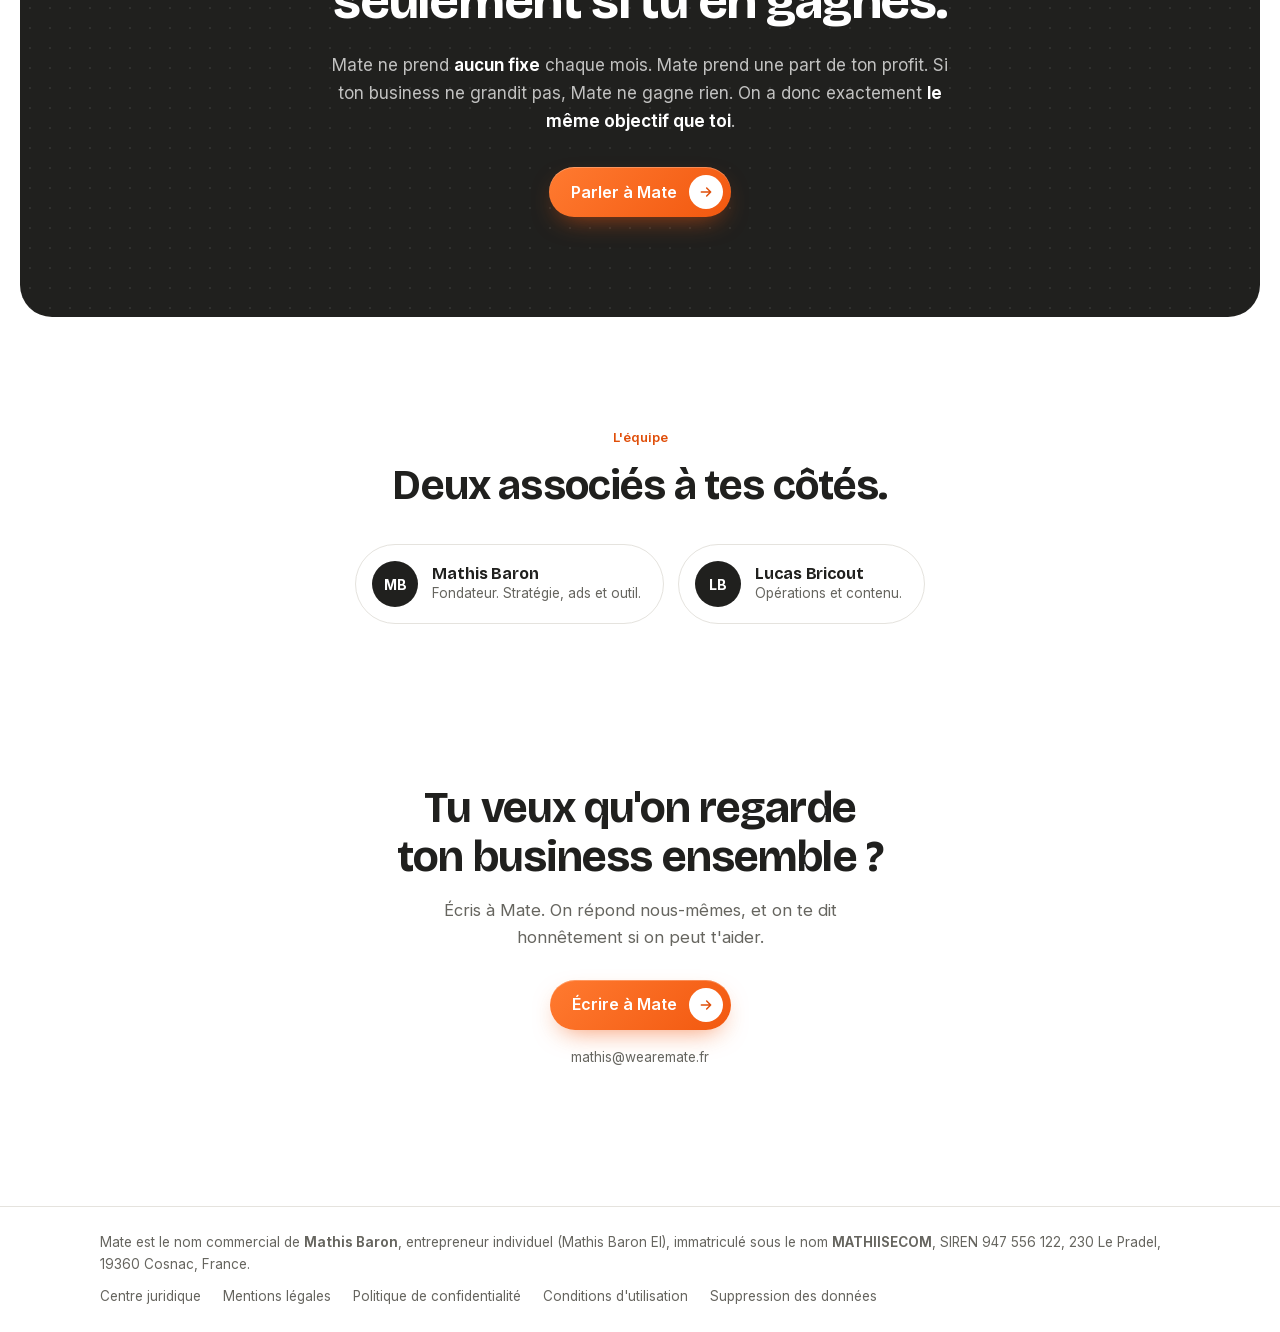
==== commit 73faa6d7: "Raison sociale MATHIISECOM affichée sur le site Co-Authored-By: Claude Opus 5.5 <noreply@anthropic.c" ====
--- a/index.html
+++ b/index.html
@@ -125,7 +125,7 @@
 </div></section>
 </main>
 <footer class="bas"><div class="wrap">
-<span class="l-legal">Mate est le nom commercial de <strong>Mathis Baron</strong>, entrepreneur individuel (Mathis Baron EI), SIREN 947 556 122, 230 Le Pradel, 19360 Cosnac, France.</span>
+<span class="l-legal">Mate est le nom commercial de <strong>Mathis Baron</strong>, entrepreneur individuel (Mathis Baron EI), immatriculé sous le nom <strong>MATHIISECOM</strong>, SIREN 947 556 122, 230 Le Pradel, 19360 Cosnac, France.</span>
 <a href="juridique.html">Centre juridique</a>
 <a href="mentions-legales.html">Mentions légales</a>
 <a href="confidentialite.html">Politique de confidentialité</a>
